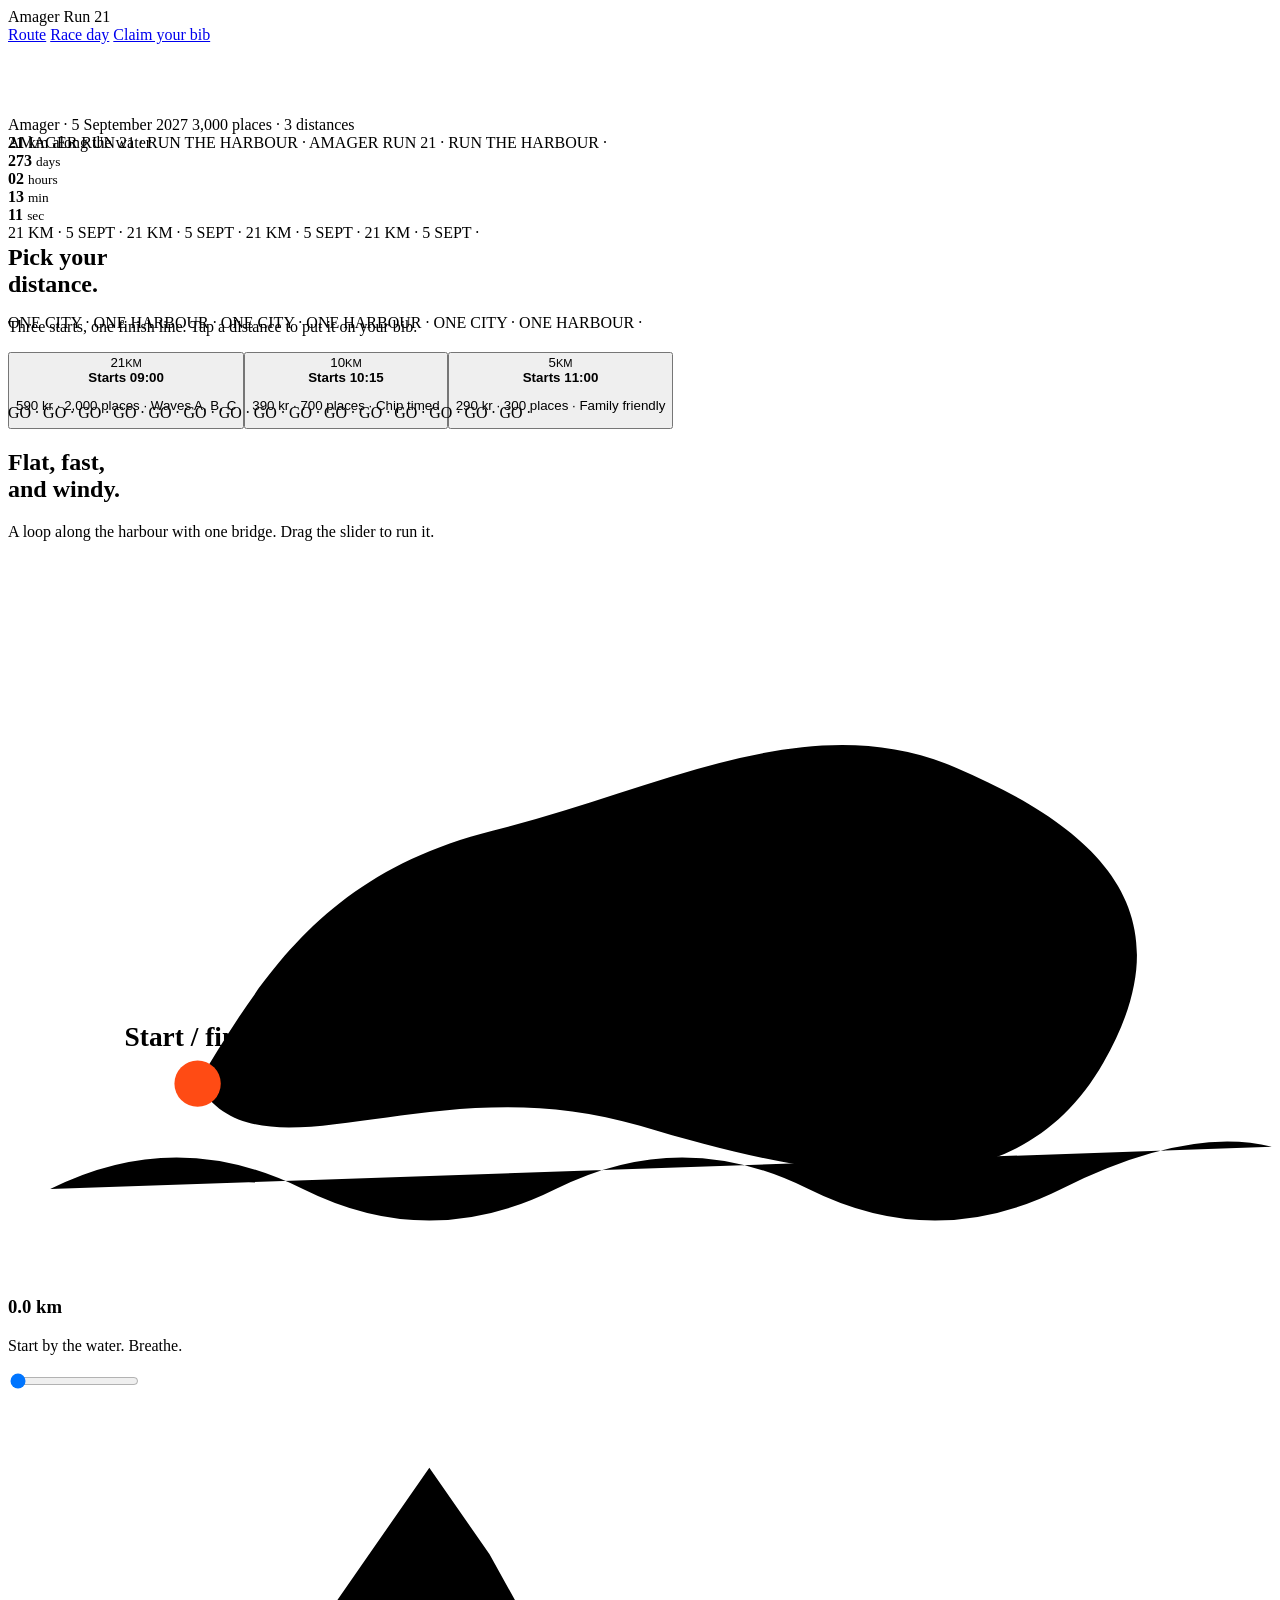
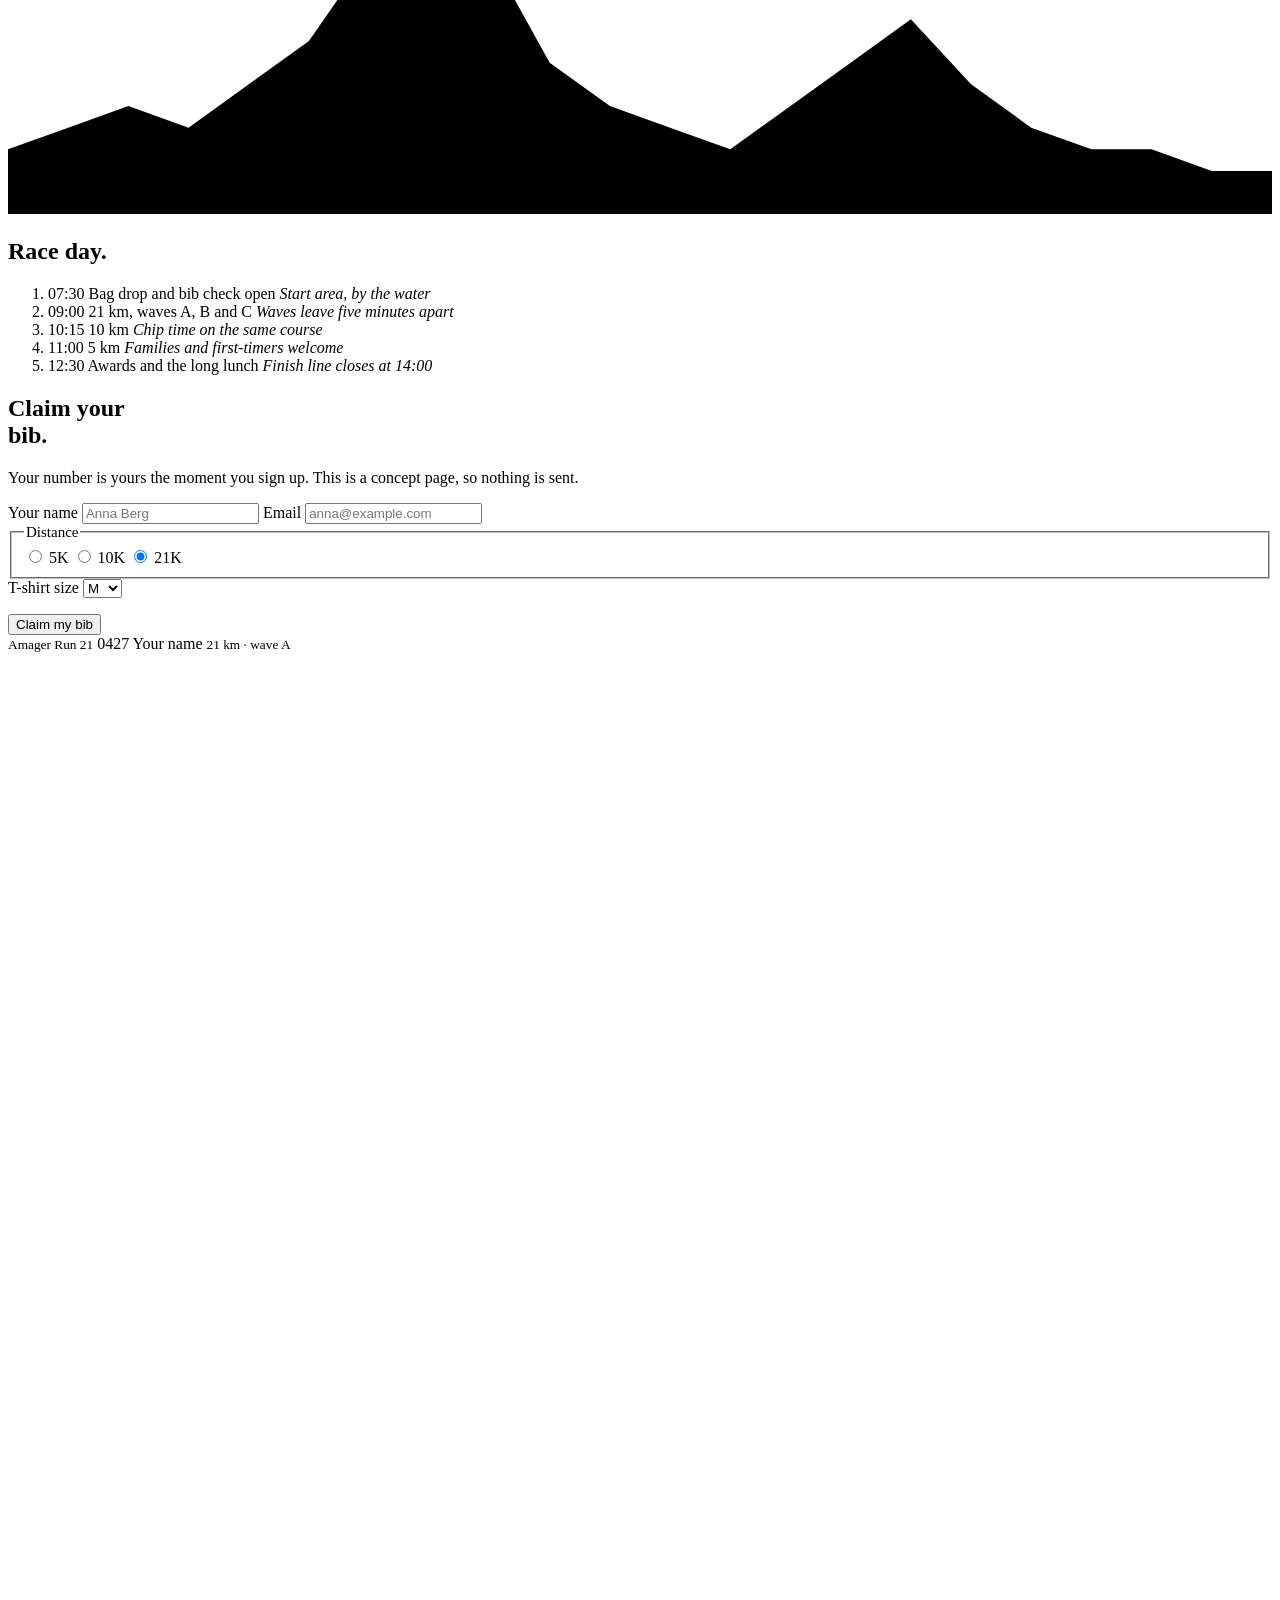
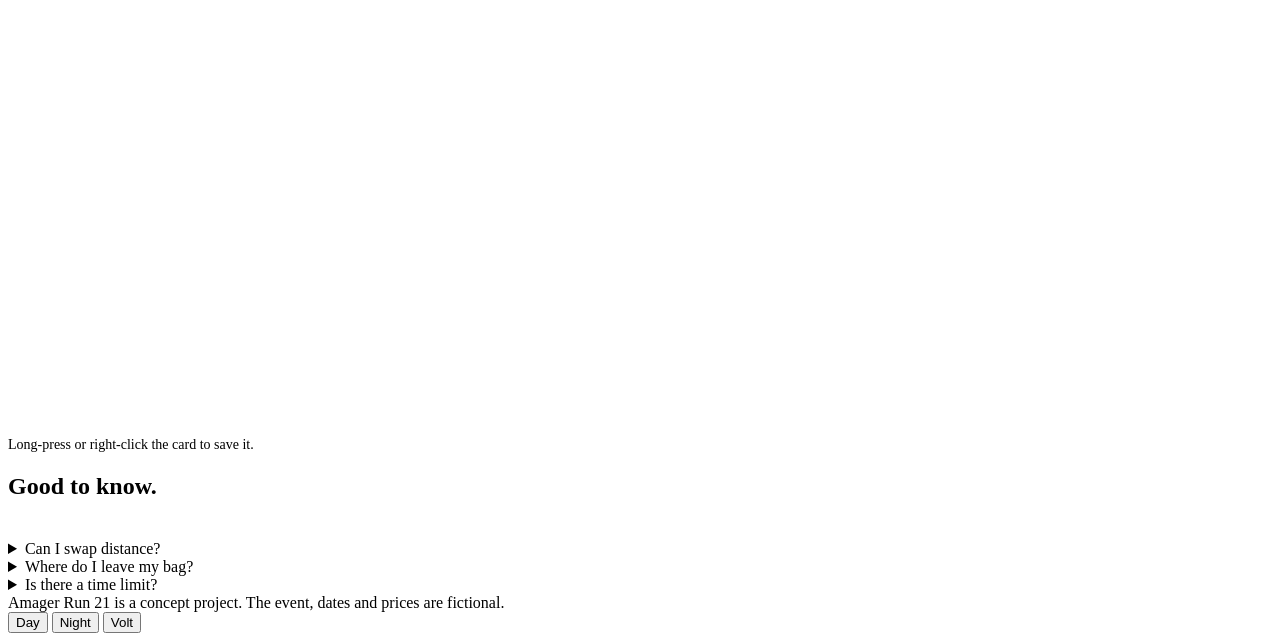
==== public/index.html @ b6a9a53d "Merge main and resolve conflicts" ====
<!doctype html>
<html lang="en">
	<head>
		<meta charset="utf-8" />
		<meta
			name="viewport"
			content="width=device-width, initial-scale=1, viewport-fit=cover"
		/>
		<title>Amager Run 21: 21 km along the harbour</title>
		<link rel="preconnect" href="https://fonts.googleapis.com" />
		<link
			href="https://fonts.googleapis.com/css2?family=Anton&family=Inter:wght@400;500;600&display=swap"
			rel="stylesheet"
		/>
		<link rel="stylesheet" href="./style.css" />
	</head>
	<body>
		<header class="top">
			<div class="w">
				<span class="d">Amager Run 21</span>
				<nav>
					<a href="#route">Route</a>
					<a href="#day">Race day</a>
					<a class="btn" href="#sign">Claim your bib</a>
				</nav>
			</div>
		</header>

		<div class="hero" id="hero">
			<div class="row" style="top: 3%">
				AMAGER RUN 21 · RUN THE HARBOUR · AMAGER RUN 21 · RUN THE
				HARBOUR ·&nbsp;
			</div>
			<div class="row o" style="top: 29%">
				21 KM · 5 SEPT · 21 KM · 5 SEPT · 21 KM · 5 SEPT · 21 KM · 5
				SEPT ·&nbsp;
			</div>
			<div class="row h" style="top: 56%">
				ONE CITY · ONE HARBOUR · ONE CITY · ONE HARBOUR · ONE CITY · ONE
				HARBOUR ·&nbsp;
			</div>
			<div class="row o" style="top: 80%">
				GO · GO · GO · GO · GO · GO · GO · GO · GO · GO · GO · GO · GO ·
				GO · GO ·&nbsp;
			</div>
			<span class="vt">Amager · 5 September 2027</span>
			<span class="vt r">3,000 places · 3 distances</span>
			<div class="big">
				<h1
					class="sr"
					style="
						position: absolute;
						width: 1px;
						height: 1px;
						overflow: hidden;
						clip: rect(0 0 0 0);
					"
				>
					Amager Run 21, 5 September 2027
				</h1>
				<b aria-hidden="true">21</b>
				<span>km along the water</span>
			</div>
			<div class="cd" role="timer" aria-label="Time until the start">
				<div>
					<b id="cd-d">000</b>
					<small>days</small>
				</div>
				<div>
					<b id="cd-h">00</b>
					<small>hours</small>
				</div>
				<div>
					<b id="cd-m">00</b>
					<small>min</small>
				</div>
				<div>
					<b id="cd-s">00</b>
					<small>sec</small>
				</div>
			</div>
		</div>

		<section>
			<div class="w">
				<h2>
					Pick your
					<br />
					distance.
				</h2>
				<p class="sub">
					Three starts, one finish line. Tap a distance to put it on
					your bib.
				</p>
				<div class="dists" id="dists"></div>
			</div>
		</section>

		<section id="route" style="padding-top: 0">
			<div class="w">
				<h2>
					Flat, fast,
					<br />
					and windy.
				</h2>
				<p class="sub">
					A loop along the harbour with one bridge. Drag the slider to
					run it.
				</p>
				<div class="route">
					<svg
						class="map"
						viewBox="0 0 600 340"
						role="img"
						aria-label="Route map"
					>
						<path
							class="w"
							d="M20 300q60-30 120 0t120 0 120 0 120 0 100-20"
						/>
						<path
							class="p"
							id="path"
							d="M90 250C120 200 150 150 230 130S380 70 450 100 560 170 520 240 400 300 300 270 120 300 90 250Z"
						/>
						<circle
							id="dot"
							r="11"
							fill="#FF4B14"
							stroke="var(--bg)"
							stroke-width="4"
						/>
						<text
							x="90"
							y="232"
							font-size="13"
							font-weight="600"
							fill="currentColor"
							text-anchor="middle"
						>
							Start / finish
						</text>
					</svg>
					<div class="ro">
						<h3 id="km">0.0 km</h3>
						<p id="info"></p>
						<input
							id="sl"
							type="range"
							min="0"
							max="21"
							step="0.1"
							value="0"
							aria-label="Distance along the route in kilometres"
						/>
						<svg
							class="elev"
							viewBox="0 0 210 70"
							preserveAspectRatio="none"
							aria-hidden="true"
						>
							<path id="ep" d="" />
							<line
								id="em"
								y1="0"
								y2="70"
								stroke="var(--ink)"
								stroke-width="1.5"
							/>
						</svg>
					</div>
				</div>
			</div>
		</section>

		<section id="day" style="padding-top: 0">
			<div class="w">
				<h2>Race day.</h2>
				<ol class="sched">
					<li>
						<time>07:30</time>
						<span>
							Bag drop and bib check open
							<em>Start area, by the water</em>
						</span>
					</li>
					<li>
						<time>09:00</time>
						<span>
							21 km, waves A, B and C
							<em>Waves leave five minutes apart</em>
						</span>
					</li>
					<li>
						<time>10:15</time>
						<span>
							10 km
							<em>Chip time on the same course</em>
						</span>
					</li>
					<li>
						<time>11:00</time>
						<span>
							5 km
							<em>Families and first-timers welcome</em>
						</span>
					</li>
					<li>
						<time>12:30</time>
						<span>
							Awards and the long lunch
							<em>Finish line closes at 14:00</em>
						</span>
					</li>
				</ol>
			</div>
		</section>

		<section class="sign" id="sign">
			<div class="w">
				<h2>
					Claim your
					<br />
					bib.
				</h2>
				<p class="sub">
					Your number is yours the moment you sign up. This is a
					concept page, so nothing is sent.
				</p>
				<div class="su" id="su">
					<form id="f" novalidate>
						<label>
							Your name
							<input
								id="n"
								autocomplete="name"
								placeholder="Anna Berg"
							/>
						</label>
						<label>
							Email
							<input
								id="e"
								type="email"
								autocomplete="email"
								placeholder="anna@example.com"
							/>
						</label>
						<fieldset>
							<legend style="font-weight: 500; font-size: 15px">
								Distance
							</legend>
							<div class="chips">
								<label>
									<input type="radio" name="d" value="5" />
									<span>5K</span>
								</label>
								<label>
									<input type="radio" name="d" value="10" />
									<span>10K</span>
								</label>
								<label>
									<input
										type="radio"
										name="d"
										value="21"
										checked
									/>
									<span>21K</span>
								</label>
							</div>
						</fieldset>
						<label>
							T-shirt size
							<select id="s">
								<option>S</option>
								<option selected>M</option>
								<option>L</option>
								<option>XL</option>
							</select>
						</label>
						<p class="err" id="err" role="alert"></p>
						<button class="btn" type="submit">Claim my bib</button>
					</form>
					<div class="bib" id="bibp" aria-hidden="true">
						<small>Amager Run 21</small>
						<span class="n" id="bn">0427</span>
						<span class="nm" id="bm">Your name</span>
						<small id="bd">21 km · wave A</small>
						<div class="bar"></div>
					</div>
					<div class="ok" role="status">
						<h3 id="okT"></h3>
						<p id="okP"></p>
						<canvas
							id="cv"
							width="1080"
							height="1350"
							aria-label="Your bib card"
						></canvas>
						<p style="margin-top: 12px; font-size: 14px">
							Long-press or right-click the card to save it.
						</p>
					</div>
				</div>
			</div>
		</section>

		<section>
			<div class="w">
				<h2>Good to know.</h2>
				<div style="margin-top: 40px">
					<details>
						<summary>Can I swap distance?</summary>
						<p>
							Yes, up to two weeks before race day, if places are
							free in the new distance.
						</p>
					</details>
					<details>
						<summary>Where do I leave my bag?</summary>
						<p>
							Bag drop opens at 07:30 beside the start and stays
							open until the last runner finishes.
						</p>
					</details>
					<details>
						<summary>Is there a time limit?</summary>
						<p>
							The finish line closes at 14:00. The 21 km sweeper
							bus leaves with the last wave.
						</p>
					</details>
				</div>
			</div>
		</section>
		<footer>
			<div class="w">
				Amager Run 21 is a concept project. The event, dates and prices
				are fictional.
			</div>
		</footer>

		<div class="look" role="group" aria-label="Choose a look">
			<button data-l="day" aria-pressed="false">Day</button>
			<button data-l="night" aria-pressed="false">Night</button>
			<button data-l="volt" aria-pressed="false">Volt</button>
		</div>

		<script>
			const $ = (i) => document.getElementById(i),
				R = document.documentElement;
			/* looks */
			function look(l) {
				if (l === "volt") {
					R.dataset.look = "volt";
					delete R.dataset.theme;
				} else {
					delete R.dataset.look;
					R.dataset.theme = l === "night" ? "dark" : "light";
				}
				document
					.querySelectorAll(".look button")
					.forEach((b) =>
						b.setAttribute("aria-pressed", b.dataset.l === l),
					);
			}
			document
				.querySelectorAll(".look button")
				.forEach((b) => (b.onclick = () => look(b.dataset.l)));
			look(
				matchMedia("(prefers-color-scheme:dark)").matches
					? "night"
					: "day",
			);
			/* countdown to 5 Sep 2027, 09:00 Copenhagen */
			const T = new Date("2027-09-05T09:00:00+02:00");
			function tick() {
				let s = Math.max(0, Math.floor((T - Date.now()) / 1000));
				const d = Math.floor(s / 86400);
				s %= 86400;
				$("cd-d").textContent = String(d).padStart(3, "0");
				$("cd-h").textContent = String(Math.floor(s / 3600)).padStart(
					2,
					"0",
				);
				$("cd-m").textContent = String(
					Math.floor((s % 3600) / 60),
				).padStart(2, "0");
				$("cd-s").textContent = String(s % 60).padStart(2, "0");
			}
			tick();
			setInterval(tick, 1000);
			/* parallax rows */
			const rows = [...document.querySelectorAll(".row")];
			let vis = true,
				raf = 0;
			new IntersectionObserver(
				(e) => (vis = e[0].isIntersecting),
			).observe($("hero"));
			addEventListener(
				"scroll",
				() => {
					if (!vis || raf) return;
					raf = requestAnimationFrame(() => {
						raf = 0;
						rows.forEach(
							(r, i) =>
								(r.style.translate =
									"0 " + scrollY * (0.1 + i * 0.08) + "px"),
						);
					});
				},
				{ passive: true },
			);
			/* distances */
			const D = [
				{
					k: 21,
					t: "09:00",
					p: "590 kr",
					n: "2,000 places",
					x: "Waves A, B, C",
				},
				{
					k: 10,
					t: "10:15",
					p: "390 kr",
					n: "700 places",
					x: "Chip timed",
				},
				{
					k: 5,
					t: "11:00",
					p: "290 kr",
					n: "300 places",
					x: "Family friendly",
				},
			];
			let sel = 21;
			function rd() {
				$("dists").innerHTML = D.map(
					(d) =>
						`<button class="dist" data-k="${d.k}" aria-pressed="${d.k === sel}"><span class="d">${d.k}<small>KM</small></span><div><strong>Starts ${d.t}</strong><p>${d.p} · ${d.n} · ${d.x}</p></div></button>`,
				).join("");
			}
			rd();
			function pick(k) {
				sel = k;
				rd();
				document.querySelector(`input[name=d][value="${k}"]`).checked =
					true;
				bib();
			}
			$("dists").addEventListener("click", (e) => {
				const b = e.target.closest(".dist");
				if (b) pick(+b.dataset.k);
			});
			/* route */
			const P = $("path"),
				L = P.getTotalLength(),
				E = [
					3, 4, 5, 4, 6, 8, 12, 16, 12, 7, 5, 4, 3, 5, 7, 9, 6, 4, 3,
					3, 2, 2,
				],
				ST = [5, 10, 15, 19];
			$("ep").setAttribute(
				"d",
				"M0 70" +
					E.map((v, i) => `L${i * 10} ${70 - v * 3.6}`).join("") +
					"L210 70Z",
			);
			function run() {
				const km = +$("sl").value,
					pt = P.getPointAtLength((L * km) / 21);
				$("dot").setAttribute("cx", pt.x);
				$("dot").setAttribute("cy", pt.y);
				const i = Math.min(20, Math.floor(km)),
					f = km - i,
					el = Math.round(E[i] + (E[i + 1] - E[i]) * f);
				$("km").textContent = km.toFixed(1) + " km";
				const w = ST.find((s) => Math.abs(s - km) < 0.4);
				$("info").textContent =
					km < 0.2
						? "Start by the water. Breathe."
						: km > 20.7
							? "The finish line. You did it."
							: (w
									? "Water station here. "
									: km > 7.6 && km < 8.4
										? "The bridge: the only real hill. "
										: "") +
								`About ${el} m above sea level.`;
				$("em").setAttribute("x1", km * 10);
				$("em").setAttribute("x2", km * 10);
			}
			$("sl").oninput = run;
			run();
			/* bib */
			function num(n) {
				let h = 0;
				for (const c of n.trim().toLowerCase())
					h = (h * 31 + c.charCodeAt(0)) % 2999;
				return n.trim() ? h + 1 : 427;
			}
			const pad = (n) => String(n).padStart(4, "0");
			function bib() {
				const nm = $("n").value.trim(),
					n = pad(num($("n").value)),
					el = $("bn");
				if (el.textContent !== n) {
					el.textContent = n;
					el.classList.add("pop");
					setTimeout(() => el.classList.remove("pop"), 180);
				}
				$("bm").textContent = nm || "Your name";
				const k = document.querySelector("input[name=d]:checked").value;
				$("bd").textContent =
					k +
					" km · wave " +
					(k === "21" ? "A" : k === "10" ? "B" : "C");
			}
			$("n").oninput = bib;
			document.querySelectorAll("input[name=d]").forEach(
				(i) =>
					(i.onchange = () => {
						sel = +i.value;
						rd();
						bib();
					}),
			);
			$("f").addEventListener("submit", (e) => {
				e.preventDefault();
				const nm = $("n").value.trim(),
					m = $("e").value.trim();
				if (!nm) {
					$("err").textContent = "Add your name. It goes on the bib.";
					return;
				}
				if (!/^[^\s@]+@[^\s@]+\.[^\s@]{2,}$/.test(m)) {
					$("err").textContent = "That email doesn’t look right yet.";
					return;
				}
				$("err").textContent = "";
				const n = pad(num(nm)),
					k = document.querySelector("input[name=d]:checked").value;
				$("okT").textContent = "Bib " + n + " is yours.";
				$("okP").textContent =
					`See you on 5 September, ${nm.split(" ")[0]}. Confirmation goes to ${m}. T-shirt: ${$("s").value}.`;
				document
					.getElementById("su")
					.parentElement.parentElement.classList.add("done");
				$("bibp").style.display = "none";
				(document.fonts
					? document.fonts.load("100px Anton")
					: Promise.resolve()
				).then(() => draw(n, nm, k));
			});
			function draw(n, nm, k) {
				const c = $("cv"),
					x = c.getContext("2d"),
					s = getComputedStyle(R),
					hb = s.getPropertyValue("--hb").trim() || "#0B1533",
					hi = s.getPropertyValue("--hi").trim(),
					hh = s.getPropertyValue("--hh").trim();
				x.fillStyle = hb;
				x.fillRect(0, 0, 1080, 1350);
				x.fillStyle = "#FF4B14";
				x.fillRect(0, 0, 1080, 70);
				x.textAlign = "center";
				x.fillStyle = hi;
				x.font = "64px Anton, Impact, sans-serif";
				x.fillText("AMAGER RUN 21", 540, 170);
				x.fillStyle = hh;
				x.font = "500px Anton, Impact, sans-serif";
				x.fillText(n, 540, 720);
				x.fillStyle = hi;
				x.font = "110px Anton, Impact, sans-serif";
				x.fillText(nm.toUpperCase().slice(0, 16), 540, 900);
				x.fillStyle = "#FF4B14";
				x.font = "84px Anton, Impact, sans-serif";
				x.fillText(k + " KM · 5 SEPTEMBER 2027", 540, 1040);
				for (let i = 0; i < 30; i++) {
					x.fillStyle = hi;
					x.fillRect(60 + i * 34, 1180, 18, 60);
				}
			}
			bib();
		</script>
	</body>
</html>
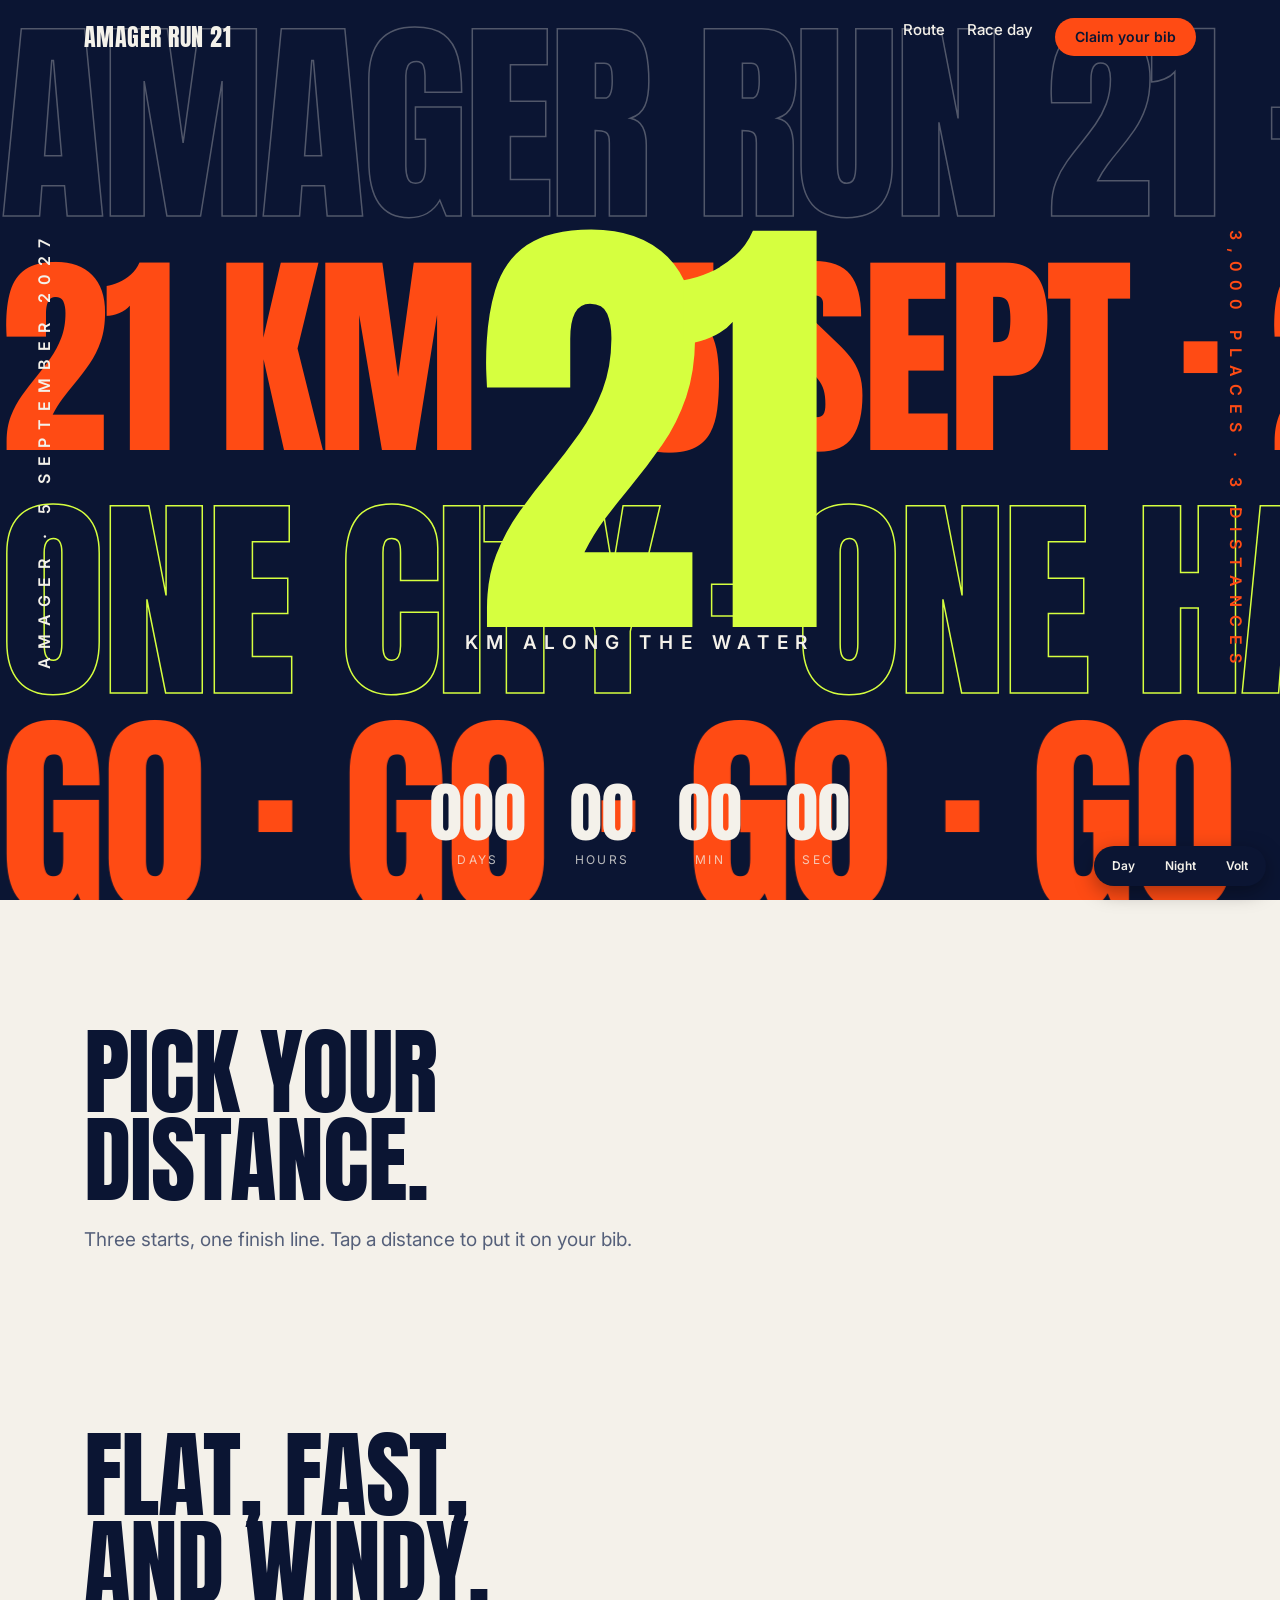
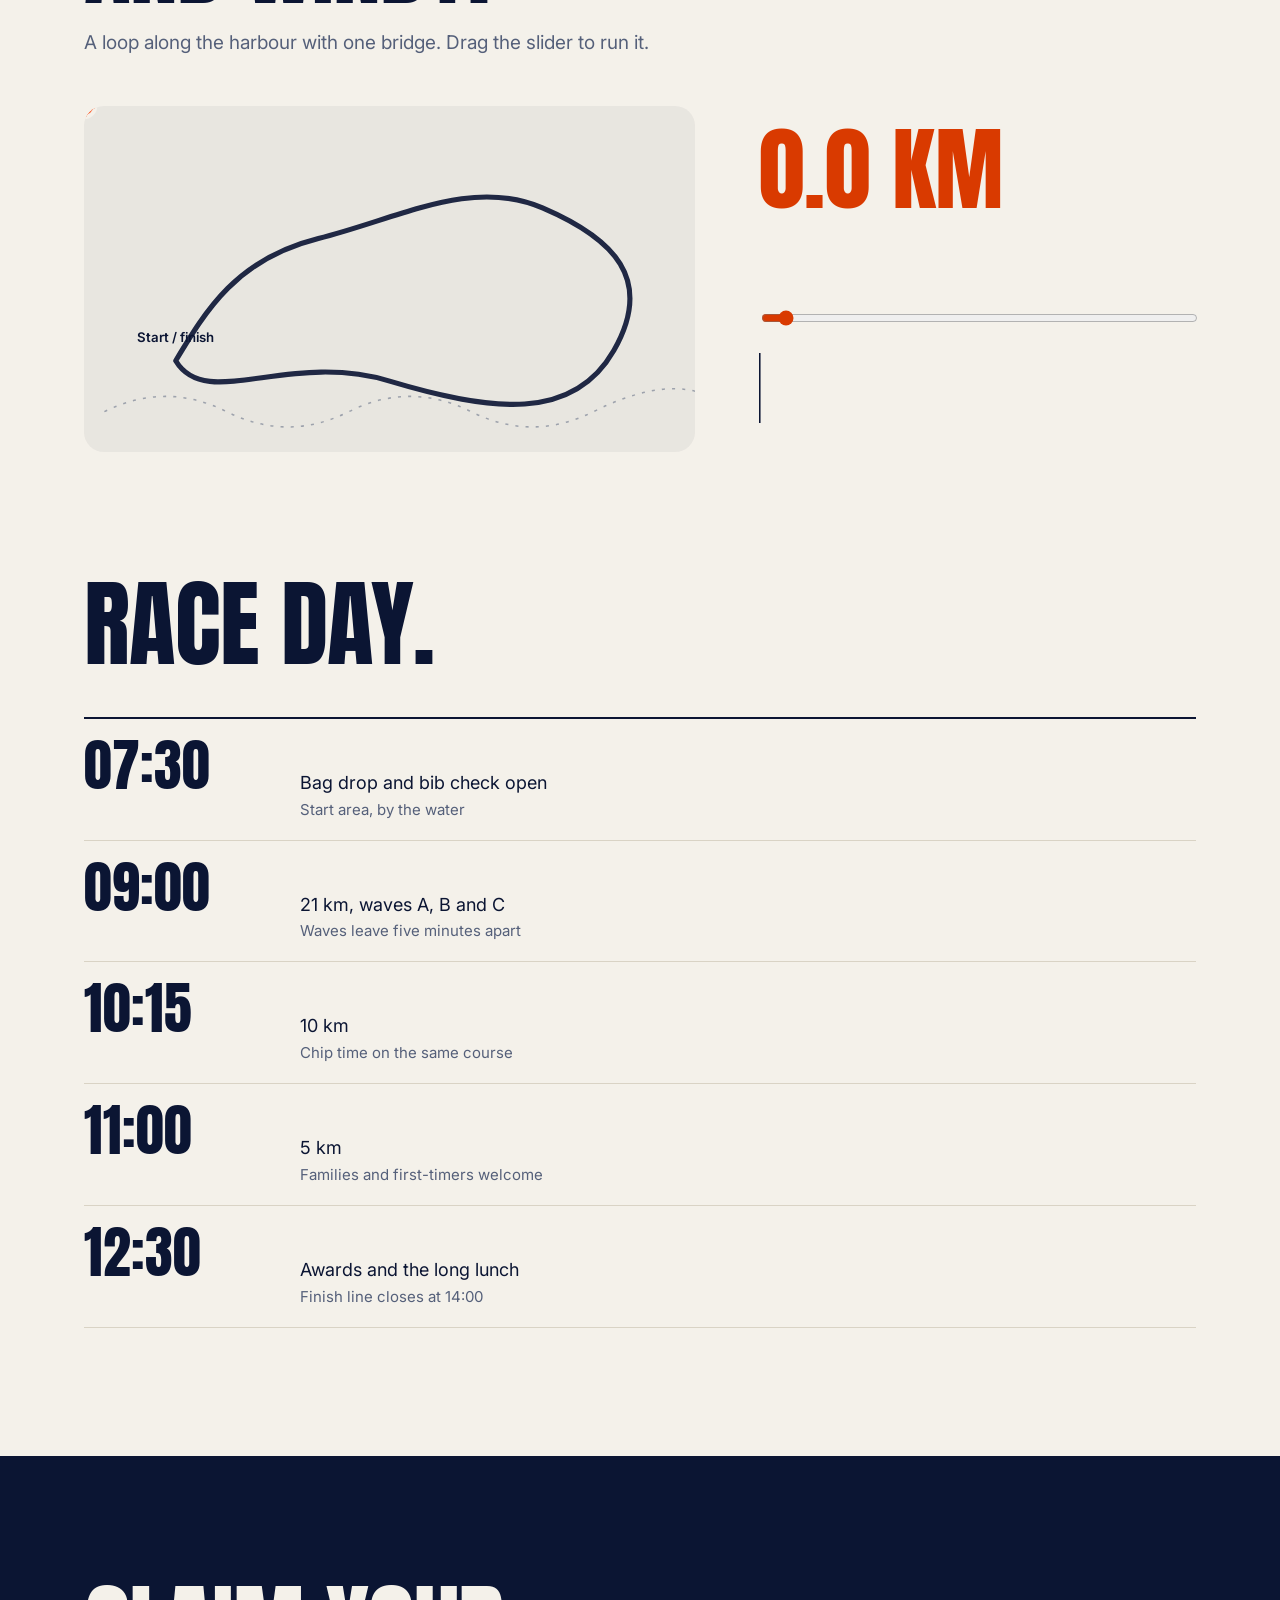
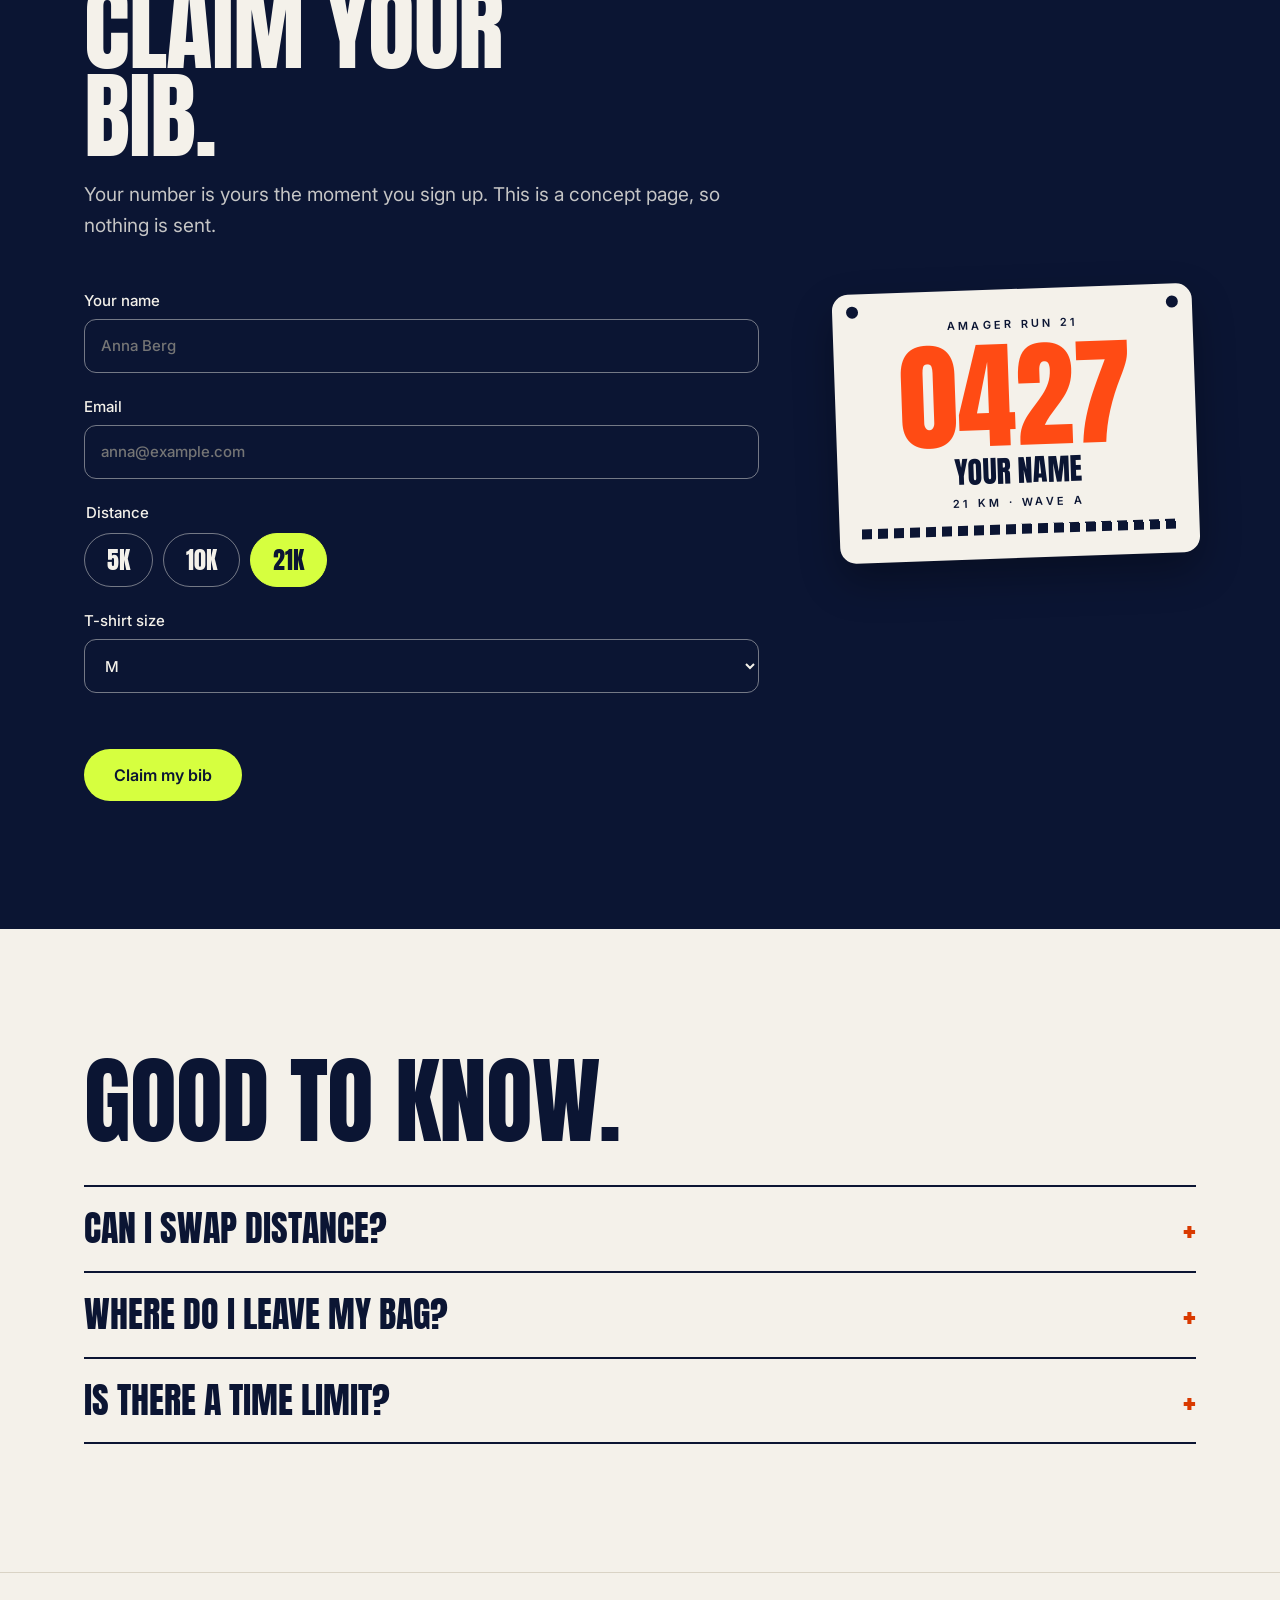
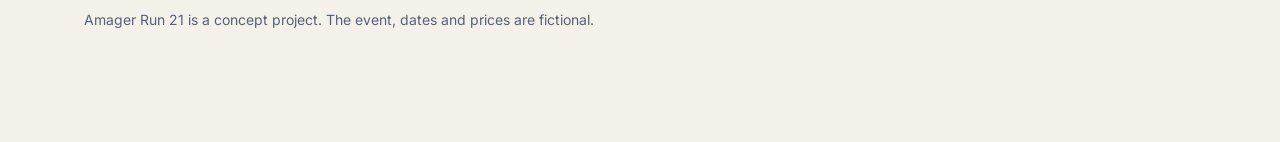
==== commit c091a06f: "Fix stylesheet filename: style.css -> styles.css" ====
--- a/public/index.html
+++ b/public/index.html
@@ -12,7 +12,7 @@
 			href="https://fonts.googleapis.com/css2?family=Anton&family=Inter:wght@400;500;600&display=swap"
 			rel="stylesheet"
 		/>
-		<link rel="stylesheet" href="./style.css" />
+		<link rel="stylesheet" href="./styles.css" />
 	</head>
 	<body>
 		<header class="top">
@@ -347,245 +347,6 @@
 			<button data-l="volt" aria-pressed="false">Volt</button>
 		</div>
 
-		<script>
-			const $ = (i) => document.getElementById(i),
-				R = document.documentElement;
-			/* looks */
-			function look(l) {
-				if (l === "volt") {
-					R.dataset.look = "volt";
-					delete R.dataset.theme;
-				} else {
-					delete R.dataset.look;
-					R.dataset.theme = l === "night" ? "dark" : "light";
-				}
-				document
-					.querySelectorAll(".look button")
-					.forEach((b) =>
-						b.setAttribute("aria-pressed", b.dataset.l === l),
-					);
-			}
-			document
-				.querySelectorAll(".look button")
-				.forEach((b) => (b.onclick = () => look(b.dataset.l)));
-			look(
-				matchMedia("(prefers-color-scheme:dark)").matches
-					? "night"
-					: "day",
-			);
-			/* countdown to 5 Sep 2027, 09:00 Copenhagen */
-			const T = new Date("2027-09-05T09:00:00+02:00");
-			function tick() {
-				let s = Math.max(0, Math.floor((T - Date.now()) / 1000));
-				const d = Math.floor(s / 86400);
-				s %= 86400;
-				$("cd-d").textContent = String(d).padStart(3, "0");
-				$("cd-h").textContent = String(Math.floor(s / 3600)).padStart(
-					2,
-					"0",
-				);
-				$("cd-m").textContent = String(
-					Math.floor((s % 3600) / 60),
-				).padStart(2, "0");
-				$("cd-s").textContent = String(s % 60).padStart(2, "0");
-			}
-			tick();
-			setInterval(tick, 1000);
-			/* parallax rows */
-			const rows = [...document.querySelectorAll(".row")];
-			let vis = true,
-				raf = 0;
-			new IntersectionObserver(
-				(e) => (vis = e[0].isIntersecting),
-			).observe($("hero"));
-			addEventListener(
-				"scroll",
-				() => {
-					if (!vis || raf) return;
-					raf = requestAnimationFrame(() => {
-						raf = 0;
-						rows.forEach(
-							(r, i) =>
-								(r.style.translate =
-									"0 " + scrollY * (0.1 + i * 0.08) + "px"),
-						);
-					});
-				},
-				{ passive: true },
-			);
-			/* distances */
-			const D = [
-				{
-					k: 21,
-					t: "09:00",
-					p: "590 kr",
-					n: "2,000 places",
-					x: "Waves A, B, C",
-				},
-				{
-					k: 10,
-					t: "10:15",
-					p: "390 kr",
-					n: "700 places",
-					x: "Chip timed",
-				},
-				{
-					k: 5,
-					t: "11:00",
-					p: "290 kr",
-					n: "300 places",
-					x: "Family friendly",
-				},
-			];
-			let sel = 21;
-			function rd() {
-				$("dists").innerHTML = D.map(
-					(d) =>
-						`<button class="dist" data-k="${d.k}" aria-pressed="${d.k === sel}"><span class="d">${d.k}<small>KM</small></span><div><strong>Starts ${d.t}</strong><p>${d.p} · ${d.n} · ${d.x}</p></div></button>`,
-				).join("");
-			}
-			rd();
-			function pick(k) {
-				sel = k;
-				rd();
-				document.querySelector(`input[name=d][value="${k}"]`).checked =
-					true;
-				bib();
-			}
-			$("dists").addEventListener("click", (e) => {
-				const b = e.target.closest(".dist");
-				if (b) pick(+b.dataset.k);
-			});
-			/* route */
-			const P = $("path"),
-				L = P.getTotalLength(),
-				E = [
-					3, 4, 5, 4, 6, 8, 12, 16, 12, 7, 5, 4, 3, 5, 7, 9, 6, 4, 3,
-					3, 2, 2,
-				],
-				ST = [5, 10, 15, 19];
-			$("ep").setAttribute(
-				"d",
-				"M0 70" +
-					E.map((v, i) => `L${i * 10} ${70 - v * 3.6}`).join("") +
-					"L210 70Z",
-			);
-			function run() {
-				const km = +$("sl").value,
-					pt = P.getPointAtLength((L * km) / 21);
-				$("dot").setAttribute("cx", pt.x);
-				$("dot").setAttribute("cy", pt.y);
-				const i = Math.min(20, Math.floor(km)),
-					f = km - i,
-					el = Math.round(E[i] + (E[i + 1] - E[i]) * f);
-				$("km").textContent = km.toFixed(1) + " km";
-				const w = ST.find((s) => Math.abs(s - km) < 0.4);
-				$("info").textContent =
-					km < 0.2
-						? "Start by the water. Breathe."
-						: km > 20.7
-							? "The finish line. You did it."
-							: (w
-									? "Water station here. "
-									: km > 7.6 && km < 8.4
-										? "The bridge: the only real hill. "
-										: "") +
-								`About ${el} m above sea level.`;
-				$("em").setAttribute("x1", km * 10);
-				$("em").setAttribute("x2", km * 10);
-			}
-			$("sl").oninput = run;
-			run();
-			/* bib */
-			function num(n) {
-				let h = 0;
-				for (const c of n.trim().toLowerCase())
-					h = (h * 31 + c.charCodeAt(0)) % 2999;
-				return n.trim() ? h + 1 : 427;
-			}
-			const pad = (n) => String(n).padStart(4, "0");
-			function bib() {
-				const nm = $("n").value.trim(),
-					n = pad(num($("n").value)),
-					el = $("bn");
-				if (el.textContent !== n) {
-					el.textContent = n;
-					el.classList.add("pop");
-					setTimeout(() => el.classList.remove("pop"), 180);
-				}
-				$("bm").textContent = nm || "Your name";
-				const k = document.querySelector("input[name=d]:checked").value;
-				$("bd").textContent =
-					k +
-					" km · wave " +
-					(k === "21" ? "A" : k === "10" ? "B" : "C");
-			}
-			$("n").oninput = bib;
-			document.querySelectorAll("input[name=d]").forEach(
-				(i) =>
-					(i.onchange = () => {
-						sel = +i.value;
-						rd();
-						bib();
-					}),
-			);
-			$("f").addEventListener("submit", (e) => {
-				e.preventDefault();
-				const nm = $("n").value.trim(),
-					m = $("e").value.trim();
-				if (!nm) {
-					$("err").textContent = "Add your name. It goes on the bib.";
-					return;
-				}
-				if (!/^[^\s@]+@[^\s@]+\.[^\s@]{2,}$/.test(m)) {
-					$("err").textContent = "That email doesn’t look right yet.";
-					return;
-				}
-				$("err").textContent = "";
-				const n = pad(num(nm)),
-					k = document.querySelector("input[name=d]:checked").value;
-				$("okT").textContent = "Bib " + n + " is yours.";
-				$("okP").textContent =
-					`See you on 5 September, ${nm.split(" ")[0]}. Confirmation goes to ${m}. T-shirt: ${$("s").value}.`;
-				document
-					.getElementById("su")
-					.parentElement.parentElement.classList.add("done");
-				$("bibp").style.display = "none";
-				(document.fonts
-					? document.fonts.load("100px Anton")
-					: Promise.resolve()
-				).then(() => draw(n, nm, k));
-			});
-			function draw(n, nm, k) {
-				const c = $("cv"),
-					x = c.getContext("2d"),
-					s = getComputedStyle(R),
-					hb = s.getPropertyValue("--hb").trim() || "#0B1533",
-					hi = s.getPropertyValue("--hi").trim(),
-					hh = s.getPropertyValue("--hh").trim();
-				x.fillStyle = hb;
-				x.fillRect(0, 0, 1080, 1350);
-				x.fillStyle = "#FF4B14";
-				x.fillRect(0, 0, 1080, 70);
-				x.textAlign = "center";
-				x.fillStyle = hi;
-				x.font = "64px Anton, Impact, sans-serif";
-				x.fillText("AMAGER RUN 21", 540, 170);
-				x.fillStyle = hh;
-				x.font = "500px Anton, Impact, sans-serif";
-				x.fillText(n, 540, 720);
-				x.fillStyle = hi;
-				x.font = "110px Anton, Impact, sans-serif";
-				x.fillText(nm.toUpperCase().slice(0, 16), 540, 900);
-				x.fillStyle = "#FF4B14";
-				x.font = "84px Anton, Impact, sans-serif";
-				x.fillText(k + " KM · 5 SEPTEMBER 2027", 540, 1040);
-				for (let i = 0; i < 30; i++) {
-					x.fillStyle = hi;
-					x.fillRect(60 + i * 34, 1180, 18, 60);
-				}
-			}
-			bib();
-		</script>
+		<script src="./script.js"></script>
 	</body>
 </html>
--- a/public/styles.css
+++ b/public/styles.css
@@ -0,0 +1,671 @@
+:root {
+	--bg: #f4f1ea;
+	--ink: #0b1533;
+	--mut: #55607a;
+	--line: #d9d3c5;
+	--acc: #d93a00;
+	--hb: #0b1533;
+	--hi: #f4f1ea;
+	--hh: #d6ff3f;
+	--hs: rgba(244, 241, 234, 0.3);
+	--btn: #ff4b14;
+	--bi: #0b1533;
+	box-sizing: border-box;
+	padding-top: env(safe-area-inset-top, 0px);
+	padding-bottom: env(safe-area-inset-bottom, 0px);
+}
+@media (prefers-color-scheme: dark) {
+	:root:not([data-theme="light"]) {
+		--bg: #0b1533;
+		--ink: #f4f1ea;
+		--mut: #a9b3cc;
+		--line: #243157;
+		--acc: #ff4b14;
+	}
+}
+:root[data-theme="dark"] {
+	--bg: #0b1533;
+	--ink: #f4f1ea;
+	--mut: #a9b3cc;
+	--line: #243157;
+	--acc: #ff4b14;
+}
+:root[data-look="volt"] {
+	--bg: #d6ff3f;
+	--ink: #0b1533;
+	--mut: #3e4a1e;
+	--line: #bbde35;
+	--acc: #0b1533;
+	--hb: #d6ff3f;
+	--hi: #0b1533;
+	--hh: #ff4b14;
+	--hs: rgba(11, 21, 51, 0.35);
+	--btn: #0b1533;
+	--bi: #d6ff3f;
+}
+html {
+	scroll-padding-top: env(safe-area-inset-top, 0px);
+	scroll-behavior: smooth;
+}
+*,
+*::before,
+*::after {
+	box-sizing: border-box;
+}
+body {
+	margin: 0;
+	background: var(--bg);
+	color: var(--ink);
+	font:
+		400 17px/1.6 Inter,
+		system-ui,
+		sans-serif;
+}
+.w {
+	max-width: 1160px;
+	margin: 0 auto;
+	padding: 0 24px;
+}
+.d,
+h1,
+h2,
+h3 {
+	font-family: Anton, Impact, "Arial Narrow", sans-serif;
+	font-weight: 400;
+	text-transform: uppercase;
+	margin: 0;
+}
+h2 {
+	font-size: clamp(44px, 8vw, 96px);
+	line-height: 0.92;
+	letter-spacing: -0.01em;
+}
+.btn {
+	display: inline-block;
+	font:
+		600 16px/1 Inter,
+		sans-serif;
+	background: var(--btn);
+	color: var(--bi);
+	border: 0;
+	border-radius: 99px;
+	padding: 18px 30px;
+	cursor: pointer;
+	text-decoration: none;
+	transition: transform 0.12s;
+}
+.btn:hover {
+	transform: translateY(-2px);
+}
+.btn:active {
+	transform: translateY(1px);
+}
+:is(.btn, button, input, select, summary, a):focus-visible {
+	outline: 3px solid var(--acc);
+	outline-offset: 3px;
+}
+.top {
+	position: absolute;
+	z-index: 3;
+	left: 0;
+	right: 0;
+	top: env(safe-area-inset-top, 0px);
+	color: var(--hi);
+}
+.top .w {
+	display: flex;
+	justify-content: space-between;
+	align-items: center;
+	padding-top: 18px;
+	padding-bottom: 18px;
+	gap: 16px;
+}
+.top .d {
+	font-size: 24px;
+	letter-spacing: 0.02em;
+}
+.top nav {
+	display: flex;
+	gap: 22px;
+	font-size: 15px;
+	font-weight: 500;
+}
+.top a {
+	color: inherit;
+	text-decoration: none;
+}
+.top .btn {
+	padding: 12px 20px;
+	font-size: 14px;
+	color: var(--bi);
+}
+@media (max-width: 760px) {
+	.top nav a:not(.btn) {
+		display: none;
+	}
+}
+/* hero */
+.hero {
+	position: relative;
+	height: 100svh;
+	min-height: 600px;
+	background: var(--hb);
+	color: var(--hi);
+	overflow: hidden;
+	display: grid;
+	place-items: center;
+}
+.row {
+	position: absolute;
+	left: 0;
+	white-space: nowrap;
+	font:
+		400 clamp(90px, 17vw, 240px)/0.9 Anton,
+		Impact,
+		sans-serif;
+	text-transform: uppercase;
+	letter-spacing: -0.02em;
+	color: transparent;
+	-webkit-text-stroke: 1.5px var(--hs);
+	will-change: transform;
+	animation: mq 45s linear infinite;
+}
+.row.o {
+	color: #ff4b14;
+	-webkit-text-stroke: 0;
+	animation-direction: reverse;
+	animation-duration: 60s;
+}
+.row.h {
+	-webkit-text-stroke-color: var(--hh);
+	animation-duration: 75s;
+}
+@keyframes mq {
+	to {
+		transform: translateX(-50%);
+	}
+}
+.big {
+	position: relative;
+	text-align: center;
+}
+.big b {
+	display: block;
+	font:
+		400 clamp(170px, 36vw, 470px)/0.8 Anton,
+		sans-serif;
+	color: var(--hh);
+	letter-spacing: -0.05em;
+}
+.big span {
+	display: block;
+	margin-top: 16px;
+	font:
+		600 clamp(13px, 1.6vw, 19px)/1 Inter,
+		sans-serif;
+	letter-spacing: 0.4em;
+	text-transform: uppercase;
+}
+.vt {
+	position: absolute;
+	top: 50%;
+	writing-mode: vertical-rl;
+	font:
+		600 clamp(11px, 1.3vw, 16px)/1 Inter,
+		sans-serif;
+	letter-spacing: 0.5em;
+	text-transform: uppercase;
+	left: clamp(12px, 3vw, 36px);
+	transform: translateY(-50%) rotate(180deg);
+}
+.vt.r {
+	left: auto;
+	right: clamp(12px, 3vw, 36px);
+	transform: translateY(-50%);
+	color: #ff4b14;
+}
+.cd {
+	position: absolute;
+	left: 0;
+	right: 0;
+	bottom: calc(28px + env(safe-area-inset-bottom, 0px));
+	display: flex;
+	justify-content: center;
+	gap: clamp(16px, 4vw, 44px);
+	font-variant-numeric: tabular-nums;
+}
+.cd div {
+	text-align: center;
+}
+.cd b {
+	display: block;
+	font:
+		400 clamp(34px, 6vw, 64px)/1 Anton,
+		sans-serif;
+}
+.cd small {
+	font-size: 12px;
+	letter-spacing: 0.2em;
+	text-transform: uppercase;
+	opacity: 0.75;
+}
+/* sections */
+section {
+	padding: clamp(72px, 10vw, 150px) 0;
+}
+.sub {
+	max-width: 34em;
+	color: var(--mut);
+	margin: 20px 0 0;
+	font-size: 19px;
+}
+.dists {
+	display: grid;
+	grid-template-columns: repeat(3, 1fr);
+	gap: 16px;
+	margin-top: 48px;
+}
+.dist {
+	all: unset;
+	box-sizing: border-box;
+	cursor: pointer;
+	display: flex;
+	flex-direction: column;
+	gap: 6px;
+	padding: 28px;
+	border: 2px solid var(--line);
+	border-radius: 18px;
+	transition:
+		transform 0.2s,
+		border-color 0.2s,
+		background 0.2s;
+}
+.dist:hover {
+	transform: translateY(-4px);
+}
+.dist:focus-visible {
+	outline: 3px solid var(--acc);
+	outline-offset: 3px;
+}
+.dist[aria-pressed="true"] {
+	border-color: var(--acc);
+	background: color-mix(in srgb, var(--acc) 8%, transparent);
+}
+.dist .d {
+	font-size: clamp(80px, 11vw, 140px);
+	line-height: 0.85;
+}
+.dist .d small {
+	font-size: 0.3em;
+	margin-left: 4px;
+	color: var(--acc);
+}
+.dist p {
+	margin: 0;
+	color: var(--mut);
+	font-size: 15.5px;
+}
+.dist strong {
+	color: var(--ink);
+	font-size: 18px;
+}
+/* route */
+.route {
+	display: grid;
+	grid-template-columns: 1.4fr 1fr;
+	gap: clamp(24px, 5vw, 64px);
+	margin-top: 48px;
+	align-items: center;
+}
+.map {
+	width: 100%;
+	height: auto;
+	background: color-mix(in srgb, var(--ink) 5%, transparent);
+	border-radius: 20px;
+}
+.map .p {
+	fill: none;
+	stroke: var(--ink);
+	stroke-width: 5;
+	stroke-linecap: round;
+	stroke-linejoin: round;
+	opacity: 0.9;
+}
+.map .w {
+	fill: none;
+	stroke: var(--mut);
+	stroke-width: 1.5;
+	stroke-dasharray: 3 7;
+	opacity: 0.5;
+}
+.ro h3 {
+	font-size: clamp(52px, 8vw, 92px);
+	line-height: 0.9;
+	color: var(--acc);
+}
+.ro p {
+	margin: 6px 0 18px;
+	color: var(--mut);
+	min-height: 3.3em;
+}
+.ro input[type="range"] {
+	width: 100%;
+	accent-color: var(--acc);
+	height: 36px;
+}
+.elev {
+	width: 100%;
+	height: 70px;
+	margin-top: 6px;
+}
+.elev path {
+	fill: color-mix(in srgb, var(--acc) 22%, transparent);
+	stroke: var(--acc);
+	stroke-width: 2;
+}
+@media (max-width: 860px) {
+	.route {
+		grid-template-columns: 1fr;
+	}
+	.dists {
+		grid-template-columns: 1fr;
+	}
+	.dist {
+		flex-direction: row;
+		align-items: center;
+		gap: 20px;
+	}
+}
+/* schedule */
+.sched {
+	margin: 48px 0 0;
+	padding: 0;
+	list-style: none;
+	border-top: 2px solid var(--ink);
+}
+.sched li {
+	display: grid;
+	grid-template-columns: clamp(90px, 16vw, 200px) 1fr;
+	gap: 16px;
+	align-items: baseline;
+	padding: 18px 0;
+	border-bottom: 1px solid var(--line);
+}
+.sched time {
+	font:
+		400 clamp(30px, 5vw, 56px)/1 Anton,
+		sans-serif;
+	font-variant-numeric: tabular-nums;
+}
+.sched span {
+	font-size: 18px;
+}
+.sched em {
+	font-style: normal;
+	color: var(--mut);
+	display: block;
+	font-size: 15px;
+}
+/* signup */
+.sign {
+	background: var(--hb);
+	color: var(--hi);
+}
+.sign .sub {
+	color: inherit;
+	opacity: 0.8;
+}
+.su {
+	display: grid;
+	grid-template-columns: 1fr 360px;
+	gap: clamp(28px, 6vw, 80px);
+	margin-top: 48px;
+	align-items: start;
+}
+label,
+fieldset {
+	display: block;
+	border: 0;
+	padding: 0;
+	margin: 0 0 22px;
+	font-weight: 500;
+	font-size: 15px;
+}
+input,
+select {
+	display: block;
+	width: 100%;
+	margin-top: 6px;
+	font: inherit;
+	color: inherit;
+	background: transparent;
+	border: 1.5px solid color-mix(in srgb, var(--hi) 45%, transparent);
+	border-radius: 12px;
+	padding: 14px 16px;
+	min-height: 54px;
+}
+select option {
+	color: #0b1533;
+}
+.chips {
+	display: flex;
+	gap: 10px;
+	margin-top: 8px;
+}
+.chips label {
+	margin: 0;
+}
+.chips input {
+	position: absolute;
+	opacity: 0;
+	width: 1px;
+	height: 1px;
+}
+.chips span {
+	display: block;
+	padding: 14px 22px;
+	border-radius: 99px;
+	border: 1.5px solid color-mix(in srgb, var(--hi) 45%, transparent);
+	cursor: pointer;
+	font:
+		400 24px/1 Anton,
+		sans-serif;
+	transition: background 0.15s;
+}
+.chips input:checked + span {
+	background: var(--hh);
+	color: var(--hb);
+	border-color: var(--hh);
+}
+.chips input:focus-visible + span {
+	outline: 3px solid var(--hh);
+	outline-offset: 3px;
+}
+.err {
+	min-height: 24px;
+	margin: 0 0 10px;
+	color: #ff8a66;
+}
+.sign .btn {
+	background: var(--hh);
+	color: var(--hb);
+}
+.bib {
+	background: #f4f1ea;
+	color: #0b1533;
+	border-radius: 16px;
+	padding: 20px 22px 24px;
+	position: relative;
+	transform: rotate(-2deg);
+	box-shadow: 0 18px 40px rgba(0, 0, 0, 0.3);
+}
+.bib::before,
+.bib::after {
+	content: "";
+	position: absolute;
+	top: 12px;
+	width: 12px;
+	height: 12px;
+	border-radius: 50%;
+	background: var(--hb);
+}
+.bib::before {
+	left: 14px;
+}
+.bib::after {
+	right: 14px;
+}
+.bib small {
+	display: block;
+	text-align: center;
+	font:
+		600 11px/1 Inter,
+		sans-serif;
+	letter-spacing: 0.3em;
+	text-transform: uppercase;
+	margin-top: 10px;
+}
+.bib .n {
+	display: block;
+	text-align: center;
+	font:
+		400 118px/1 Anton,
+		sans-serif;
+	font-variant-numeric: tabular-nums;
+	color: #ff4b14;
+	margin: 6px 0 0;
+	transition: transform 0.2s;
+}
+.bib .n.pop {
+	transform: scale(1.06);
+}
+.bib .nm {
+	display: block;
+	text-align: center;
+	font:
+		400 30px/1.1 Anton,
+		sans-serif;
+	text-transform: uppercase;
+	min-height: 1.1em;
+}
+.bib .bar {
+	height: 10px;
+	background: repeating-linear-gradient(
+		90deg,
+		#0b1533 0 10px,
+		transparent 10px 16px
+	);
+	margin-top: 16px;
+}
+.done .su > form {
+	display: none;
+}
+.ok {
+	display: none;
+}
+.done .ok {
+	display: block;
+}
+.ok h3 {
+	font-size: clamp(40px, 7vw, 80px);
+	line-height: 0.95;
+	color: var(--hh);
+}
+.ok canvas {
+	width: 100%;
+	max-width: 340px;
+	border-radius: 14px;
+	margin-top: 18px;
+	display: block;
+}
+.ok p {
+	opacity: 0.8;
+	max-width: 30em;
+}
+/* faq */
+details {
+	border-top: 2px solid var(--ink);
+}
+details:last-child {
+	border-bottom: 2px solid var(--ink);
+}
+summary {
+	cursor: pointer;
+	list-style: none;
+	display: flex;
+	justify-content: space-between;
+	padding: 22px 0;
+	font:
+		400 clamp(24px, 3.4vw, 36px)/1.1 Anton,
+		sans-serif;
+	text-transform: uppercase;
+}
+summary::-webkit-details-marker {
+	display: none;
+}
+summary::after {
+	content: "+";
+	color: var(--acc);
+	transition: transform 0.2s;
+}
+details[open] summary::after {
+	transform: rotate(45deg);
+}
+details p {
+	margin: 0 0 22px;
+	color: var(--mut);
+	max-width: 34em;
+}
+footer {
+	padding: 36px 0 110px;
+	color: var(--mut);
+	font-size: 14px;
+	border-top: 1px solid var(--line);
+}
+/* look switcher */
+.look {
+	position: fixed;
+	z-index: 9;
+	right: 14px;
+	bottom: calc(14px + env(safe-area-inset-bottom, 0px));
+	display: flex;
+	gap: 4px;
+	padding: 5px;
+	border-radius: 99px;
+	background: #0b1533;
+	color: #f4f1ea;
+	font:
+		600 12px/1 Inter,
+		sans-serif;
+	box-shadow: 0 6px 20px rgba(0, 0, 0, 0.35);
+}
+.look button {
+	all: unset;
+	cursor: pointer;
+	padding: 9px 13px;
+	border-radius: 99px;
+}
+.look button[aria-pressed="true"] {
+	background: #d6ff3f;
+	color: #0b1533;
+}
+.look button:focus-visible {
+	outline: 2px solid #ff4b14;
+}
+@media (max-width: 860px) {
+	.su {
+		grid-template-columns: 1fr;
+	}
+	.bib {
+		max-width: 360px;
+	}
+}
+@media (prefers-reduced-motion: reduce) {
+	* {
+		animation: none !important;
+		transition: none !important;
+	}
+	html {
+		scroll-behavior: auto;
+	}
+}
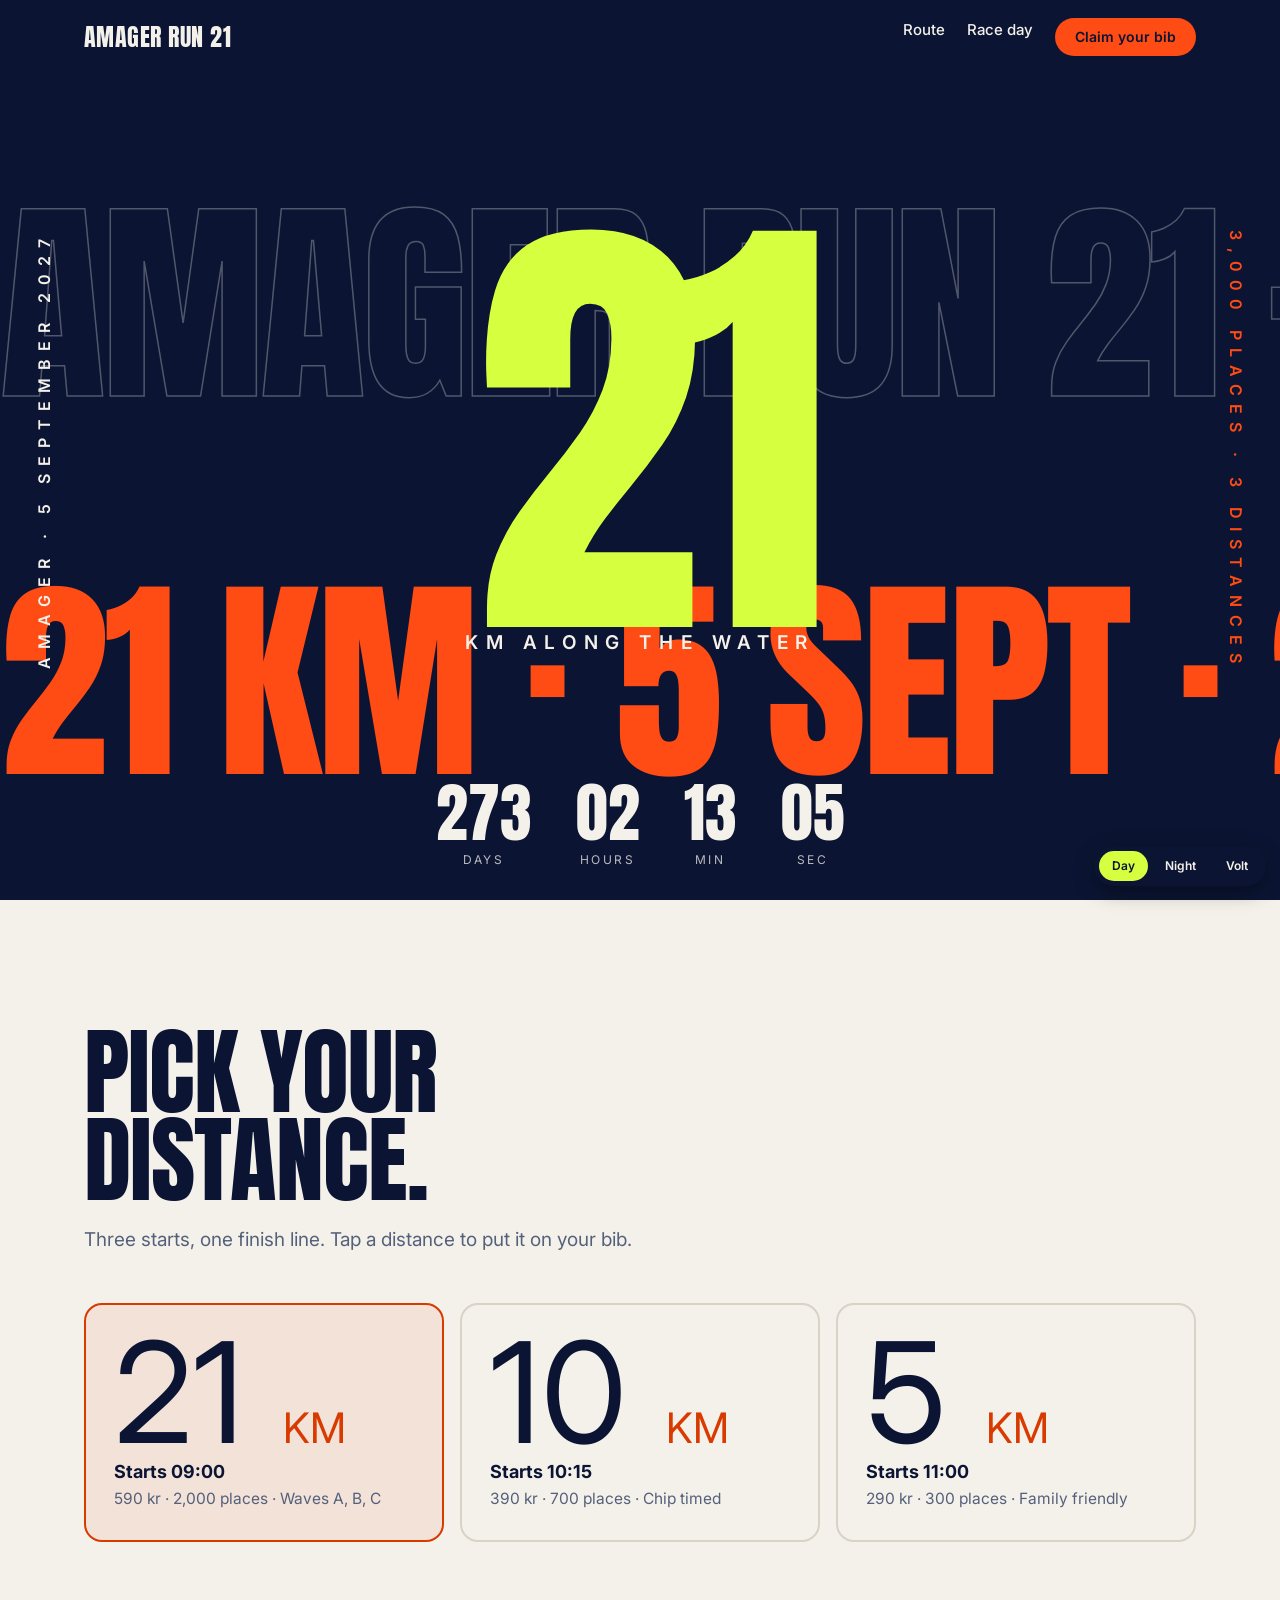
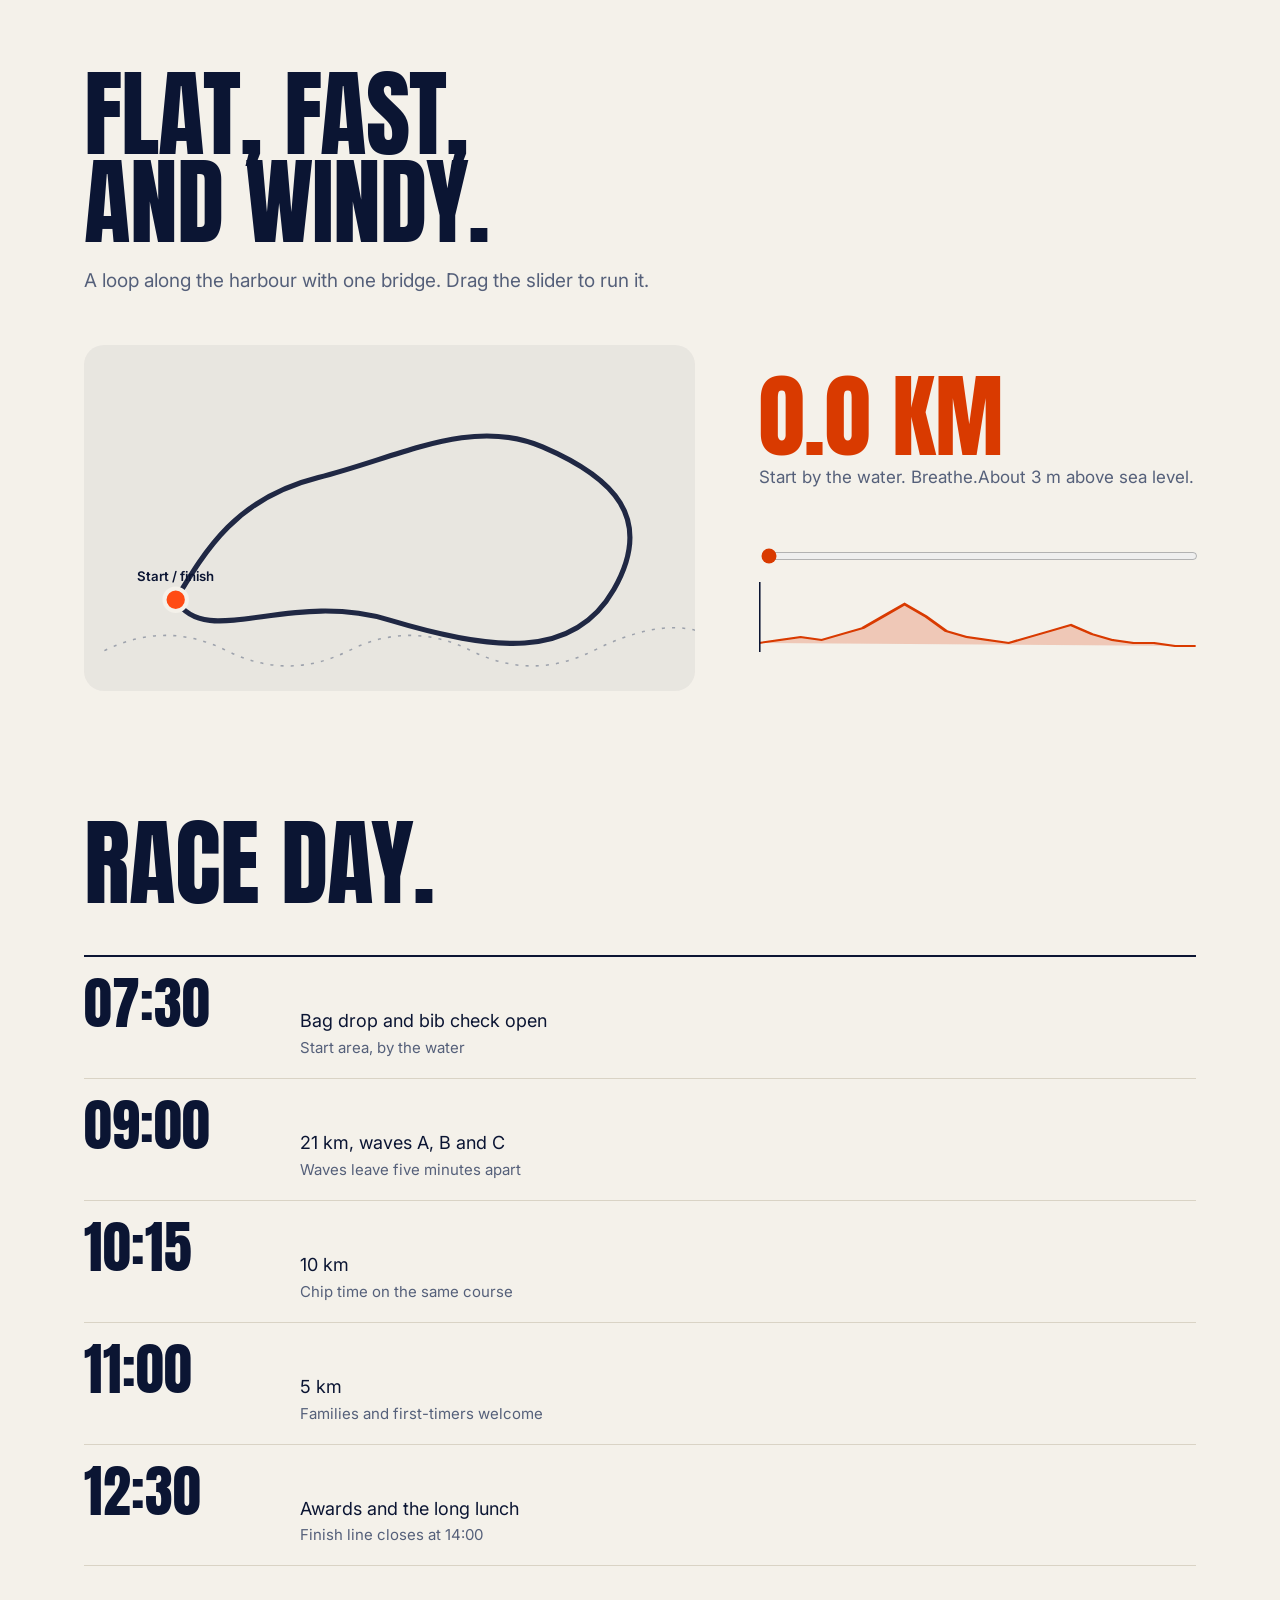
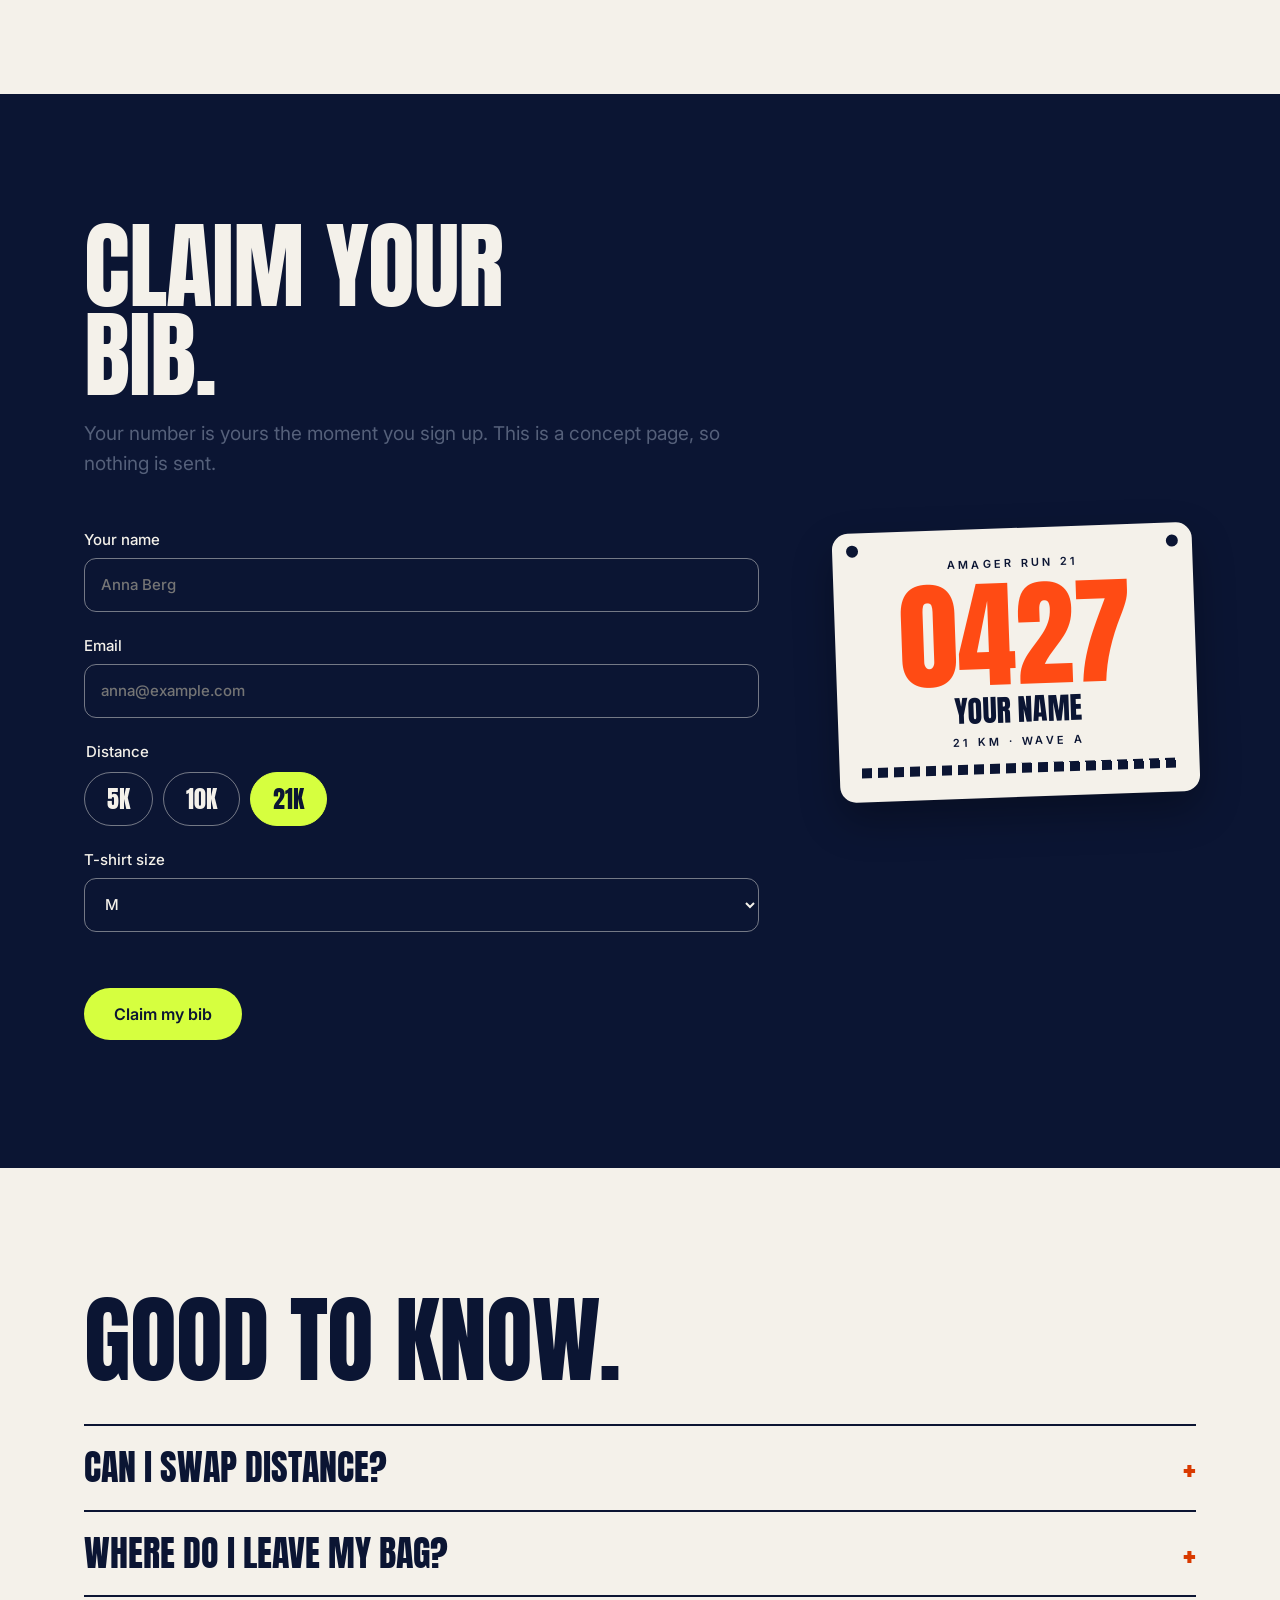
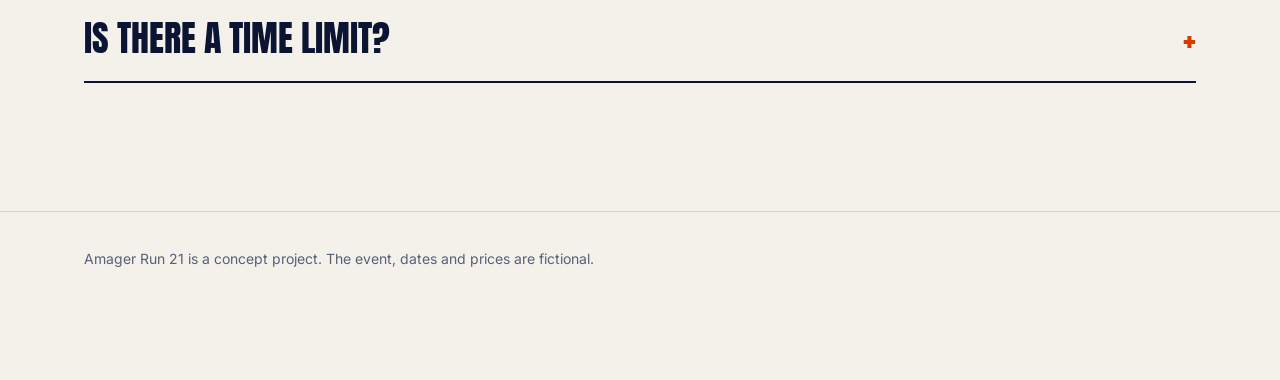
==== commit ad01f148: "use meaninfull names, uopdate design" ====
--- a/public/index.html
+++ b/public/index.html
@@ -15,39 +15,41 @@
 		<link rel="stylesheet" href="./styles.css" />
 	</head>
 	<body>
-		<header class="top">
-			<div class="w">
-				<span class="d">Amager Run 21</span>
+		<header class="site-header">
+			<div class="content-wrapper">
+				<span class="site-title">Amager Run 21</span>
 				<nav>
 					<a href="#route">Route</a>
 					<a href="#day">Race day</a>
-					<a class="btn" href="#sign">Claim your bib</a>
+					<a class="btn" href="#sign-up-section">Claim your bib</a>
 				</nav>
 			</div>
 		</header>
 
-		<div class="hero" id="hero">
-			<div class="row" style="top: 3%">
+		<div class="hero-section" id="hero-section">
+			<div class="parallax-row" style="top: 3%">
 				AMAGER RUN 21 · RUN THE HARBOUR · AMAGER RUN 21 · RUN THE
 				HARBOUR ·&nbsp;
 			</div>
-			<div class="row o" style="top: 29%">
+			<div class="parallax-row parallax-row--alt" style="top: 29%">
 				21 KM · 5 SEPT · 21 KM · 5 SEPT · 21 KM · 5 SEPT · 21 KM · 5
 				SEPT ·&nbsp;
 			</div>
-			<div class="row h" style="top: 56%">
+			<div class="parallax-row parallax-row--highlight" style="top: 56%">
 				ONE CITY · ONE HARBOUR · ONE CITY · ONE HARBOUR · ONE CITY · ONE
 				HARBOUR ·&nbsp;
 			</div>
-			<div class="row o" style="top: 80%">
+			<div class="parallax-row parallax-row--alt" style="top: 80%">
 				GO · GO · GO · GO · GO · GO · GO · GO · GO · GO · GO · GO · GO ·
 				GO · GO ·&nbsp;
 			</div>
-			<span class="vt">Amager · 5 September 2027</span>
-			<span class="vt r">3,000 places · 3 distances</span>
-			<div class="big">
+			<span class="hero-vertical-text">Amager · 5 September 2027</span>
+			<span class="hero-vertical-text hero-vertical-text--reverse">
+				3,000 places · 3 distances
+			</span>
+			<div class="hero-title">
 				<h1
-					class="sr"
+					class="screen-reader-only"
 					style="
 						position: absolute;
 						width: 1px;
@@ -61,70 +63,94 @@
 				<b aria-hidden="true">21</b>
 				<span>km along the water</span>
 			</div>
-			<div class="cd" role="timer" aria-label="Time until the start">
+			<div
+				class="countdown"
+				role="timer"
+				aria-label="Time until the start"
+			>
 				<div>
-					<b id="cd-d">000</b>
+					<b id="countdown-days">000</b>
 					<small>days</small>
 				</div>
 				<div>
-					<b id="cd-h">00</b>
+					<b id="countdown-hours">00</b>
 					<small>hours</small>
 				</div>
 				<div>
-					<b id="cd-m">00</b>
+					<b id="countdown-minutes">00</b>
 					<small>min</small>
 				</div>
 				<div>
-					<b id="cd-s">00</b>
+					<b id="countdown-seconds">00</b>
 					<small>sec</small>
 				</div>
 			</div>
 		</div>
 
 		<section>
-			<div class="w">
+			<div class="content-wrapper">
 				<h2>
 					Pick your
 					<br />
 					distance.
 				</h2>
-				<p class="sub">
+				<p class="section-subtitle">
 					Three starts, one finish line. Tap a distance to put it on
 					your bib.
 				</p>
-				<div class="dists" id="dists"></div>
+				<div class="distance-picker" id="distance-picker"></div>
+				<template id="distance-button-template">
+					<button
+						type="button"
+						class="distance-button"
+						data-k=""
+						aria-pressed="false"
+					>
+						<span class="distance-number">
+							<span class="km-value"></span>
+							<small>KM</small>
+						</span>
+						<div>
+							<strong>
+								Starts
+								<span class="start-time"></span>
+							</strong>
+							<p><span class="meta"></span></p>
+						</div>
+					</button>
+				</template>
 			</div>
 		</section>
 
 		<section id="route" style="padding-top: 0">
-			<div class="w">
+			<div class="content-wrapper">
 				<h2>
 					Flat, fast,
 					<br />
 					and windy.
 				</h2>
-				<p class="sub">
+				<p class="section-subtitle">
 					A loop along the harbour with one bridge. Drag the slider to
 					run it.
 				</p>
-				<div class="route">
+				<div class="route-section">
 					<svg
-						class="map"
+						class="route-map"
 						viewBox="0 0 600 340"
 						role="img"
 						aria-label="Route map"
 					>
 						<path
-							class="w"
+							class="route-path-stroke"
 							d="M20 300q60-30 120 0t120 0 120 0 120 0 100-20"
 						/>
 						<path
-							class="p"
-							id="path"
+							class="route-path-line"
+							id="route-path"
 							d="M90 250C120 200 150 150 230 130S380 70 450 100 560 170 520 240 400 300 300 270 120 300 90 250Z"
 						/>
 						<circle
-							id="dot"
+							id="route-dot"
 							r="11"
 							fill="#FF4B14"
 							stroke="var(--bg)"
@@ -141,11 +167,11 @@
 							Start / finish
 						</text>
 					</svg>
-					<div class="ro">
-						<h3 id="km">0.0 km</h3>
-						<p id="info"></p>
+					<div class="route-info-panel">
+						<h3 id="route-km">0.0 km</h3>
+						<p id="route-status"></p>
 						<input
-							id="sl"
+							id="route-slider"
 							type="range"
 							min="0"
 							max="21"
@@ -154,14 +180,14 @@
 							aria-label="Distance along the route in kilometres"
 						/>
 						<svg
-							class="elev"
+							class="elevation-chart"
 							viewBox="0 0 210 70"
 							preserveAspectRatio="none"
 							aria-hidden="true"
 						>
-							<path id="ep" d="" />
+							<path id="elevation-path" d="" />
 							<line
-								id="em"
+								id="elevation-marker"
 								y1="0"
 								y2="70"
 								stroke="var(--ink)"
@@ -174,9 +200,9 @@
 		</section>
 
 		<section id="day" style="padding-top: 0">
-			<div class="w">
+			<div class="content-wrapper">
 				<h2>Race day.</h2>
-				<ol class="sched">
+				<ol class="schedule">
 					<li>
 						<time>07:30</time>
 						<span>
@@ -216,23 +242,23 @@
 			</div>
 		</section>
 
-		<section class="sign" id="sign">
-			<div class="w">
+		<section class="sign-up-section" id="sign-up-section">
+			<div class="content-wrapper">
 				<h2>
 					Claim your
 					<br />
 					bib.
 				</h2>
-				<p class="sub">
+				<p class="section-subtitle">
 					Your number is yours the moment you sign up. This is a
 					concept page, so nothing is sent.
 				</p>
-				<div class="su" id="su">
-					<form id="f" novalidate>
+				<div class="sign-up-form-wrapper" id="sign-up-form-wrapper">
+					<form id="sign-up-form" novalidate>
 						<label>
 							Your name
 							<input
-								id="n"
+								id="name-input"
 								autocomplete="name"
 								placeholder="Anna Berg"
 							/>
@@ -240,7 +266,7 @@
 						<label>
 							Email
 							<input
-								id="e"
+								id="email-input"
 								type="email"
 								autocomplete="email"
 								placeholder="anna@example.com"
@@ -250,19 +276,27 @@
 							<legend style="font-weight: 500; font-size: 15px">
 								Distance
 							</legend>
-							<div class="chips">
+							<div class="distance-radios">
 								<label>
-									<input type="radio" name="d" value="5" />
+									<input
+										type="radio"
+										name="distance"
+										value="5"
+									/>
 									<span>5K</span>
 								</label>
 								<label>
-									<input type="radio" name="d" value="10" />
+									<input
+										type="radio"
+										name="distance"
+										value="10"
+									/>
 									<span>10K</span>
 								</label>
 								<label>
 									<input
 										type="radio"
-										name="d"
+										name="distance"
 										value="21"
 										checked
 									/>
@@ -272,28 +306,36 @@
 						</fieldset>
 						<label>
 							T-shirt size
-							<select id="s">
+							<select id="shirt-size">
 								<option>S</option>
 								<option selected>M</option>
 								<option>L</option>
 								<option>XL</option>
 							</select>
 						</label>
-						<p class="err" id="err" role="alert"></p>
+						<p class="form-error" id="form-error" role="alert"></p>
 						<button class="btn" type="submit">Claim my bib</button>
 					</form>
-					<div class="bib" id="bibp" aria-hidden="true">
+					<div
+						class="bib-preview-card"
+						id="bib-preview"
+						aria-hidden="true"
+					>
 						<small>Amager Run 21</small>
-						<span class="n" id="bn">0427</span>
-						<span class="nm" id="bm">Your name</span>
-						<small id="bd">21 km · wave A</small>
-						<div class="bar"></div>
+						<span class="bib-number" id="bib-number">0427</span>
+						<span class="bib-name" id="bib-name">Your name</span>
+						<small id="bib-distance">21 km · wave A</small>
+						<div class="bib-strip"></div>
 					</div>
-					<div class="ok" role="status">
-						<h3 id="okT"></h3>
-						<p id="okP"></p>
+				</div>
+				<div class="confirmation-panel" role="status">
+					<h3 id="confirmation-title"></h3>
+					<p id="confirmation-text"></p>
+					<p id="confirmation-text-confirmation"></p>
+					<p id="confirmation-text-tShirt"></p>
+					<div class="canvas-container">
 						<canvas
-							id="cv"
+							id="bib-canvas"
 							width="1080"
 							height="1350"
 							aria-label="Your bib card"
@@ -307,7 +349,7 @@
 		</section>
 
 		<section>
-			<div class="w">
+			<div class="content-wrapper">
 				<h2>Good to know.</h2>
 				<div style="margin-top: 40px">
 					<details>
@@ -335,13 +377,13 @@
 			</div>
 		</section>
 		<footer>
-			<div class="w">
+			<div class="content-wrapper">
 				Amager Run 21 is a concept project. The event, dates and prices
 				are fictional.
 			</div>
 		</footer>
 
-		<div class="look" role="group" aria-label="Choose a look">
+		<div class="theme-switcher" role="group" aria-label="Choose a look">
 			<button data-l="day" aria-pressed="false">Day</button>
 			<button data-l="night" aria-pressed="false">Night</button>
 			<button data-l="volt" aria-pressed="false">Volt</button>
--- a/public/styles.css
+++ b/public/styles.css
@@ -61,12 +61,12 @@
 		system-ui,
 		sans-serif;
 }
-.w {
+.content-wrapper {
 	max-width: 1160px;
 	margin: 0 auto;
 	padding: 0 24px;
 }
-.d,
+.site-title,
 h1,
 h2,
 h3 {
@@ -104,7 +104,7 @@
 	outline: 3px solid var(--acc);
 	outline-offset: 3px;
 }
-.top {
+.site-header {
 	position: absolute;
 	z-index: 3;
 	left: 0;
@@ -112,7 +112,7 @@
 	top: env(safe-area-inset-top, 0px);
 	color: var(--hi);
 }
-.top .w {
+.site-header .content-wrapper {
 	display: flex;
 	justify-content: space-between;
 	align-items: center;
@@ -120,32 +120,32 @@
 	padding-bottom: 18px;
 	gap: 16px;
 }
-.top .d {
+.site-header .site-title {
 	font-size: 24px;
 	letter-spacing: 0.02em;
 }
-.top nav {
+.site-header nav {
 	display: flex;
 	gap: 22px;
 	font-size: 15px;
 	font-weight: 500;
 }
-.top a {
+.site-header a {
 	color: inherit;
 	text-decoration: none;
 }
-.top .btn {
+.site-header .btn {
 	padding: 12px 20px;
 	font-size: 14px;
 	color: var(--bi);
 }
 @media (max-width: 760px) {
-	.top nav a:not(.btn) {
+	.site-header nav a:not(.btn) {
 		display: none;
 	}
 }
 /* hero */
-.hero {
+.hero-section {
 	position: relative;
 	height: 100svh;
 	min-height: 600px;
@@ -155,7 +155,7 @@
 	display: grid;
 	place-items: center;
 }
-.row {
+.parallax-row {
 	position: absolute;
 	left: 0;
 	white-space: nowrap;
@@ -170,13 +170,13 @@
 	will-change: transform;
 	animation: mq 45s linear infinite;
 }
-.row.o {
+.parallax-row--alt {
 	color: #ff4b14;
 	-webkit-text-stroke: 0;
 	animation-direction: reverse;
 	animation-duration: 60s;
 }
-.row.h {
+.parallax-row--highlight {
 	-webkit-text-stroke-color: var(--hh);
 	animation-duration: 75s;
 }
@@ -185,11 +185,11 @@
 		transform: translateX(-50%);
 	}
 }
-.big {
+.hero-title {
 	position: relative;
 	text-align: center;
 }
-.big b {
+.hero-title b {
 	display: block;
 	font:
 		400 clamp(170px, 36vw, 470px)/0.8 Anton,
@@ -197,7 +197,7 @@
 	color: var(--hh);
 	letter-spacing: -0.05em;
 }
-.big span {
+.hero-title span {
 	display: block;
 	margin-top: 16px;
 	font:
@@ -206,7 +206,7 @@
 	letter-spacing: 0.4em;
 	text-transform: uppercase;
 }
-.vt {
+.hero-vertical-text {
 	position: absolute;
 	top: 50%;
 	writing-mode: vertical-rl;
@@ -218,13 +218,13 @@
 	left: clamp(12px, 3vw, 36px);
 	transform: translateY(-50%) rotate(180deg);
 }
-.vt.r {
+.hero-vertical-text--reverse {
 	left: auto;
 	right: clamp(12px, 3vw, 36px);
 	transform: translateY(-50%);
 	color: #ff4b14;
 }
-.cd {
+.countdown {
 	position: absolute;
 	left: 0;
 	right: 0;
@@ -234,16 +234,16 @@
 	gap: clamp(16px, 4vw, 44px);
 	font-variant-numeric: tabular-nums;
 }
-.cd div {
+.countdown div {
 	text-align: center;
 }
-.cd b {
+.countdown b {
 	display: block;
 	font:
 		400 clamp(34px, 6vw, 64px)/1 Anton,
 		sans-serif;
 }
-.cd small {
+.countdown small {
 	font-size: 12px;
 	letter-spacing: 0.2em;
 	text-transform: uppercase;
@@ -253,19 +253,19 @@
 section {
 	padding: clamp(72px, 10vw, 150px) 0;
 }
-.sub {
+.section-subtitle {
 	max-width: 34em;
 	color: var(--mut);
 	margin: 20px 0 0;
 	font-size: 19px;
 }
-.dists {
+.distance-picker {
 	display: grid;
 	grid-template-columns: repeat(3, 1fr);
 	gap: 16px;
 	margin-top: 48px;
 }
-.dist {
+.distance-button {
 	all: unset;
 	box-sizing: border-box;
 	cursor: pointer;
@@ -280,50 +280,50 @@
 		border-color 0.2s,
 		background 0.2s;
 }
-.dist:hover {
+.distance-button:hover {
 	transform: translateY(-4px);
 }
-.dist:focus-visible {
+.distance-button:focus-visible {
 	outline: 3px solid var(--acc);
 	outline-offset: 3px;
 }
-.dist[aria-pressed="true"] {
+.distance-button[aria-pressed="true"] {
 	border-color: var(--acc);
 	background: color-mix(in srgb, var(--acc) 8%, transparent);
 }
-.dist .d {
+.distance-button .distance-number {
 	font-size: clamp(80px, 11vw, 140px);
 	line-height: 0.85;
 }
-.dist .d small {
+.distance-button .distance-number small {
 	font-size: 0.3em;
 	margin-left: 4px;
 	color: var(--acc);
 }
-.dist p {
+.distance-button p {
 	margin: 0;
 	color: var(--mut);
 	font-size: 15.5px;
 }
-.dist strong {
+.distance-button strong {
 	color: var(--ink);
 	font-size: 18px;
 }
 /* route */
-.route {
+.route-section {
 	display: grid;
 	grid-template-columns: 1.4fr 1fr;
 	gap: clamp(24px, 5vw, 64px);
 	margin-top: 48px;
 	align-items: center;
 }
-.map {
+.route-map {
 	width: 100%;
 	height: auto;
 	background: color-mix(in srgb, var(--ink) 5%, transparent);
 	border-radius: 20px;
 }
-.map .p {
+.route-map .route-path-line {
 	fill: none;
 	stroke: var(--ink);
 	stroke-width: 5;
@@ -331,59 +331,59 @@
 	stroke-linejoin: round;
 	opacity: 0.9;
 }
-.map .w {
+.route-map .route-path-stroke {
 	fill: none;
 	stroke: var(--mut);
 	stroke-width: 1.5;
 	stroke-dasharray: 3 7;
 	opacity: 0.5;
 }
-.ro h3 {
+.route-info-panel h3 {
 	font-size: clamp(52px, 8vw, 92px);
 	line-height: 0.9;
 	color: var(--acc);
 }
-.ro p {
+.route-info-panel p {
 	margin: 6px 0 18px;
 	color: var(--mut);
 	min-height: 3.3em;
 }
-.ro input[type="range"] {
+.route-info-panel input[type="range"] {
 	width: 100%;
 	accent-color: var(--acc);
 	height: 36px;
 }
-.elev {
+.elevation-chart {
 	width: 100%;
 	height: 70px;
 	margin-top: 6px;
 }
-.elev path {
+.elevation-chart path {
 	fill: color-mix(in srgb, var(--acc) 22%, transparent);
 	stroke: var(--acc);
 	stroke-width: 2;
 }
 @media (max-width: 860px) {
-	.route {
+	.route-section {
 		grid-template-columns: 1fr;
 	}
-	.dists {
+	.distance-picker {
 		grid-template-columns: 1fr;
 	}
-	.dist {
+	.distance-button {
 		flex-direction: row;
 		align-items: center;
 		gap: 20px;
 	}
 }
 /* schedule */
-.sched {
+.schedule {
 	margin: 48px 0 0;
 	padding: 0;
 	list-style: none;
 	border-top: 2px solid var(--ink);
 }
-.sched li {
+.schedule li {
 	display: grid;
 	grid-template-columns: clamp(90px, 16vw, 200px) 1fr;
 	gap: 16px;
@@ -391,31 +391,31 @@
 	padding: 18px 0;
 	border-bottom: 1px solid var(--line);
 }
-.sched time {
+.schedule time {
 	font:
 		400 clamp(30px, 5vw, 56px)/1 Anton,
 		sans-serif;
 	font-variant-numeric: tabular-nums;
 }
-.sched span {
+.schedule span {
 	font-size: 18px;
 }
-.sched em {
+.schedule em {
 	font-style: normal;
 	color: var(--mut);
 	display: block;
 	font-size: 15px;
 }
 /* signup */
-.sign {
+.sign-up-section {
 	background: var(--hb);
 	color: var(--hi);
 }
-.sign .sub {
+.sign-up-section .sub {
 	color: inherit;
 	opacity: 0.8;
 }
-.su {
+.sign-up-form-wrapper {
 	display: grid;
 	grid-template-columns: 1fr 360px;
 	gap: clamp(28px, 6vw, 80px);
@@ -444,24 +444,32 @@
 	padding: 14px 16px;
 	min-height: 54px;
 }
+input[type="range"] {
+	padding: 0;
+	border: none;
+	background: none;
+	min-height: unset;
+	height: 36px;
+	margin-top: 0;
+}
 select option {
 	color: #0b1533;
 }
-.chips {
+.distance-radios {
 	display: flex;
 	gap: 10px;
 	margin-top: 8px;
 }
-.chips label {
+.distance-radios label {
 	margin: 0;
 }
-.chips input {
+.distance-radios input {
 	position: absolute;
 	opacity: 0;
 	width: 1px;
 	height: 1px;
 }
-.chips span {
+.distance-radios span {
 	display: block;
 	padding: 14px 22px;
 	border-radius: 99px;
@@ -472,25 +480,25 @@
 		sans-serif;
 	transition: background 0.15s;
 }
-.chips input:checked + span {
+.distance-radios input:checked + span {
 	background: var(--hh);
 	color: var(--hb);
 	border-color: var(--hh);
 }
-.chips input:focus-visible + span {
+.distance-radios input:focus-visible + span {
 	outline: 3px solid var(--hh);
 	outline-offset: 3px;
 }
-.err {
+.form-error {
 	min-height: 24px;
 	margin: 0 0 10px;
 	color: #ff8a66;
 }
-.sign .btn {
+.sign-up-section .btn {
 	background: var(--hh);
 	color: var(--hb);
 }
-.bib {
+.bib-preview-card {
 	background: #f4f1ea;
 	color: #0b1533;
 	border-radius: 16px;
@@ -499,8 +507,8 @@
 	transform: rotate(-2deg);
 	box-shadow: 0 18px 40px rgba(0, 0, 0, 0.3);
 }
-.bib::before,
-.bib::after {
+.bib-preview-card::before,
+.bib-preview-card::after {
 	content: "";
 	position: absolute;
 	top: 12px;
@@ -509,13 +517,13 @@
 	border-radius: 50%;
 	background: var(--hb);
 }
-.bib::before {
+.bib-preview-card::before {
 	left: 14px;
 }
-.bib::after {
+.bib-preview-card::after {
 	right: 14px;
 }
-.bib small {
+.bib-preview-card small {
 	display: block;
 	text-align: center;
 	font:
@@ -525,7 +533,7 @@
 	text-transform: uppercase;
 	margin-top: 10px;
 }
-.bib .n {
+.bib-preview-card .bib-number {
 	display: block;
 	text-align: center;
 	font:
@@ -536,10 +544,10 @@
 	margin: 6px 0 0;
 	transition: transform 0.2s;
 }
-.bib .n.pop {
+.bib-preview-card .bib-number.pop-animation {
 	transform: scale(1.06);
 }
-.bib .nm {
+.bib-preview-card .bib-name {
 	display: block;
 	text-align: center;
 	font:
@@ -548,7 +556,7 @@
 	text-transform: uppercase;
 	min-height: 1.1em;
 }
-.bib .bar {
+.bib-preview-card .bib-strip {
 	height: 10px;
 	background: repeating-linear-gradient(
 		90deg,
@@ -557,30 +565,34 @@
 	);
 	margin-top: 16px;
 }
-.done .su > form {
+.done .sign-up-form-wrapper > form {
 	display: none;
 }
-.ok {
+.confirmation-panel {
 	display: none;
 }
-.done .ok {
-	display: block;
-}
-.ok h3 {
+.done .confirmation-panel {
+	display: block;
+}
+.confirmation-panel h3 {
 	font-size: clamp(40px, 7vw, 80px);
 	line-height: 0.95;
 	color: var(--hh);
 }
-.ok canvas {
+.canvas-container {
+	display: flex;
+	align-items: center;
+	flex-direction: column;
+}
+.confirmation-panel canvas {
 	width: 100%;
 	max-width: 340px;
 	border-radius: 14px;
-	margin-top: 18px;
-	display: block;
-}
-.ok p {
+	margin-top: 10vh;
+	display: block;
+}
+.confirmation-panel p {
 	opacity: 0.8;
-	max-width: 30em;
 }
 /* faq */
 details {
@@ -623,7 +635,7 @@
 	border-top: 1px solid var(--line);
 }
 /* look switcher */
-.look {
+.theme-switcher {
 	position: fixed;
 	z-index: 9;
 	right: 14px;
@@ -639,24 +651,24 @@
 		sans-serif;
 	box-shadow: 0 6px 20px rgba(0, 0, 0, 0.35);
 }
-.look button {
+.theme-switcher button {
 	all: unset;
 	cursor: pointer;
 	padding: 9px 13px;
 	border-radius: 99px;
 }
-.look button[aria-pressed="true"] {
+.theme-switcher button[aria-pressed="true"] {
 	background: #d6ff3f;
 	color: #0b1533;
 }
-.look button:focus-visible {
+.theme-switcher button:focus-visible {
 	outline: 2px solid #ff4b14;
 }
 @media (max-width: 860px) {
-	.su {
+	.sign-up-form-wrapper {
 		grid-template-columns: 1fr;
 	}
-	.bib {
+	.bib-preview-card {
 		max-width: 360px;
 	}
 }
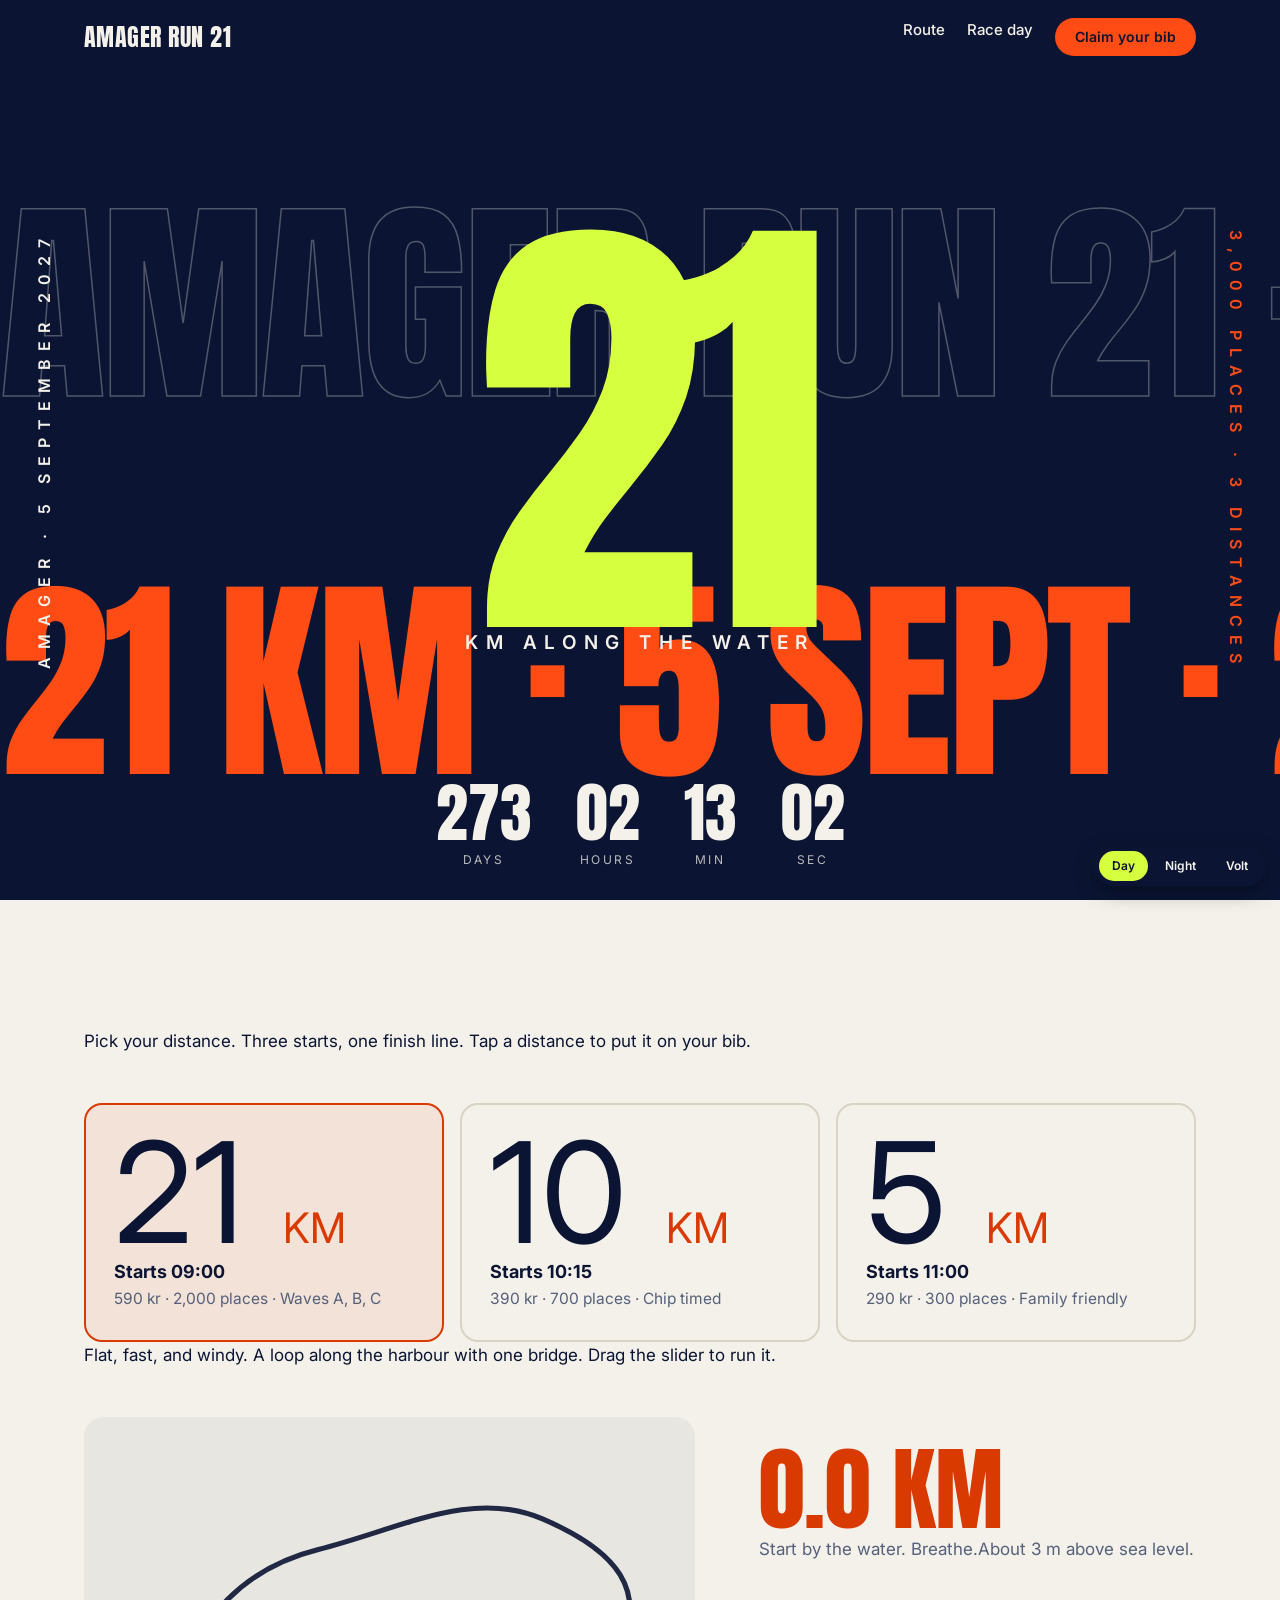
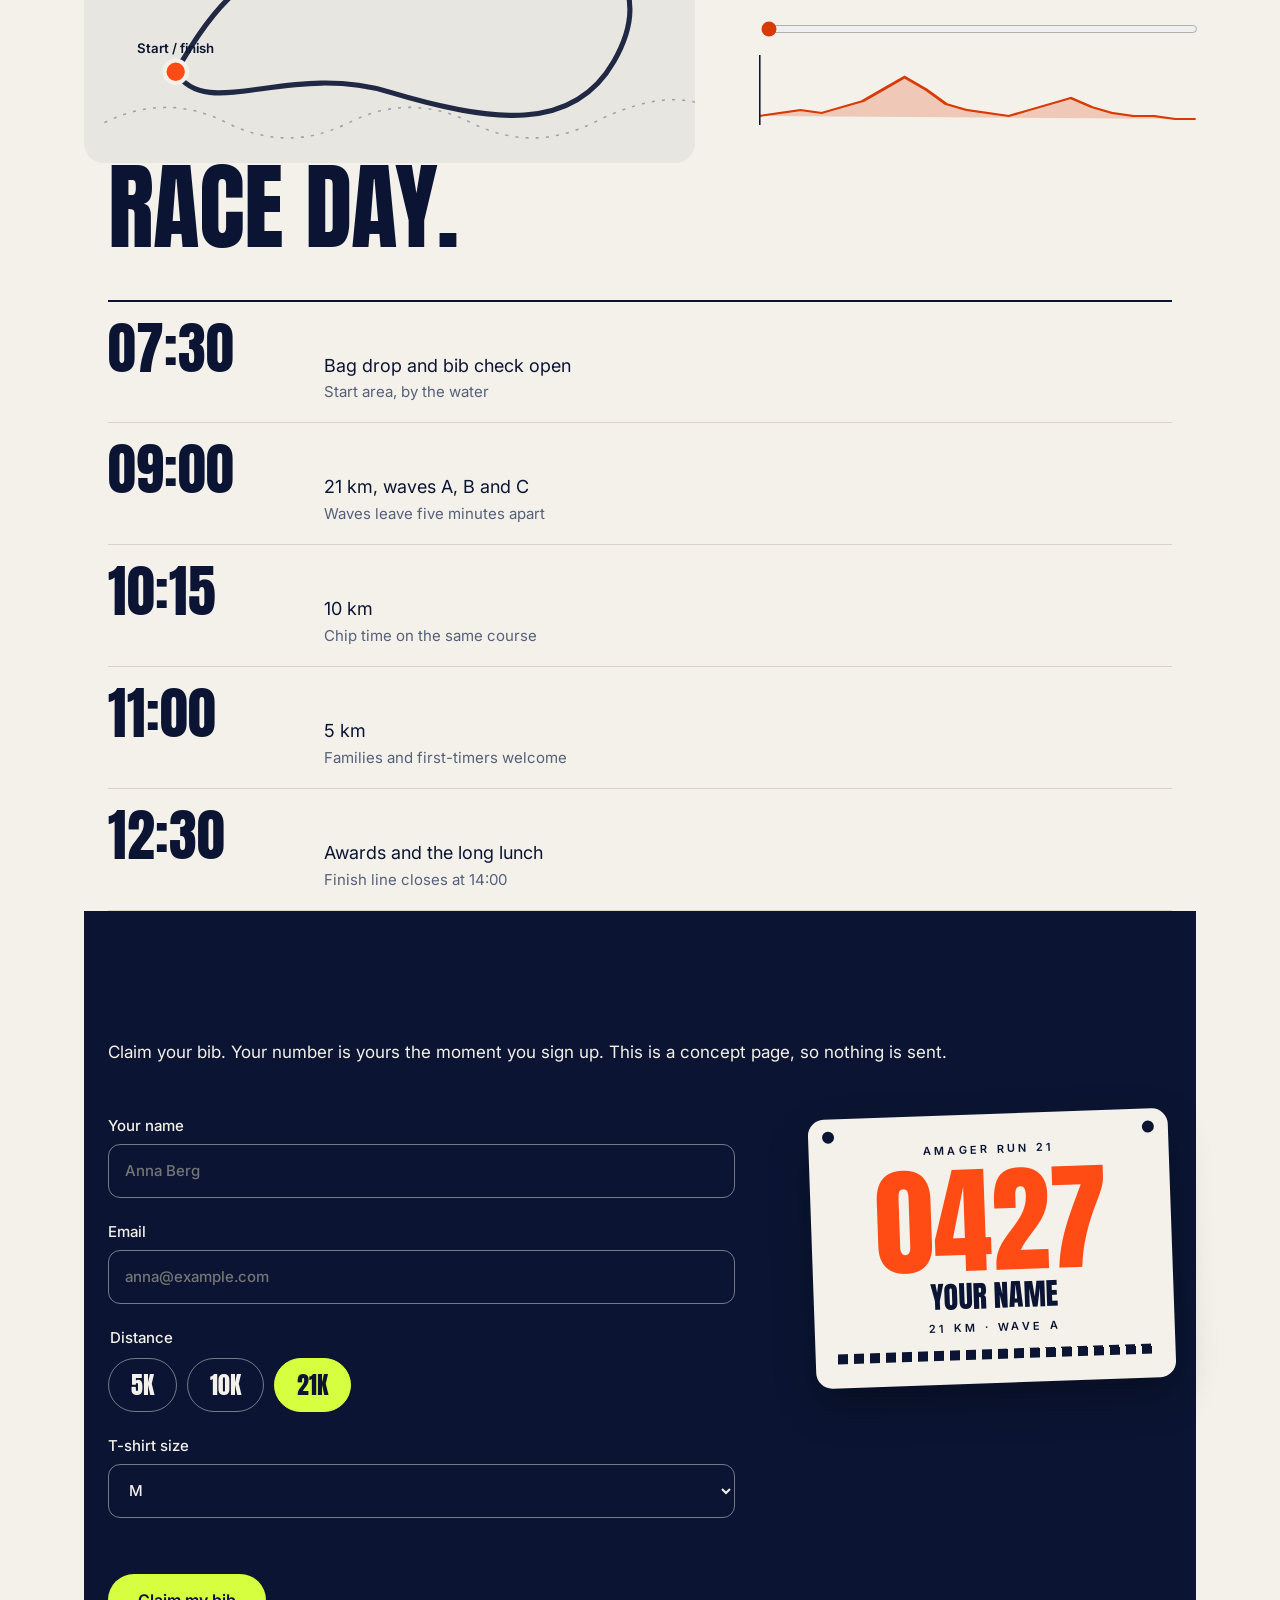
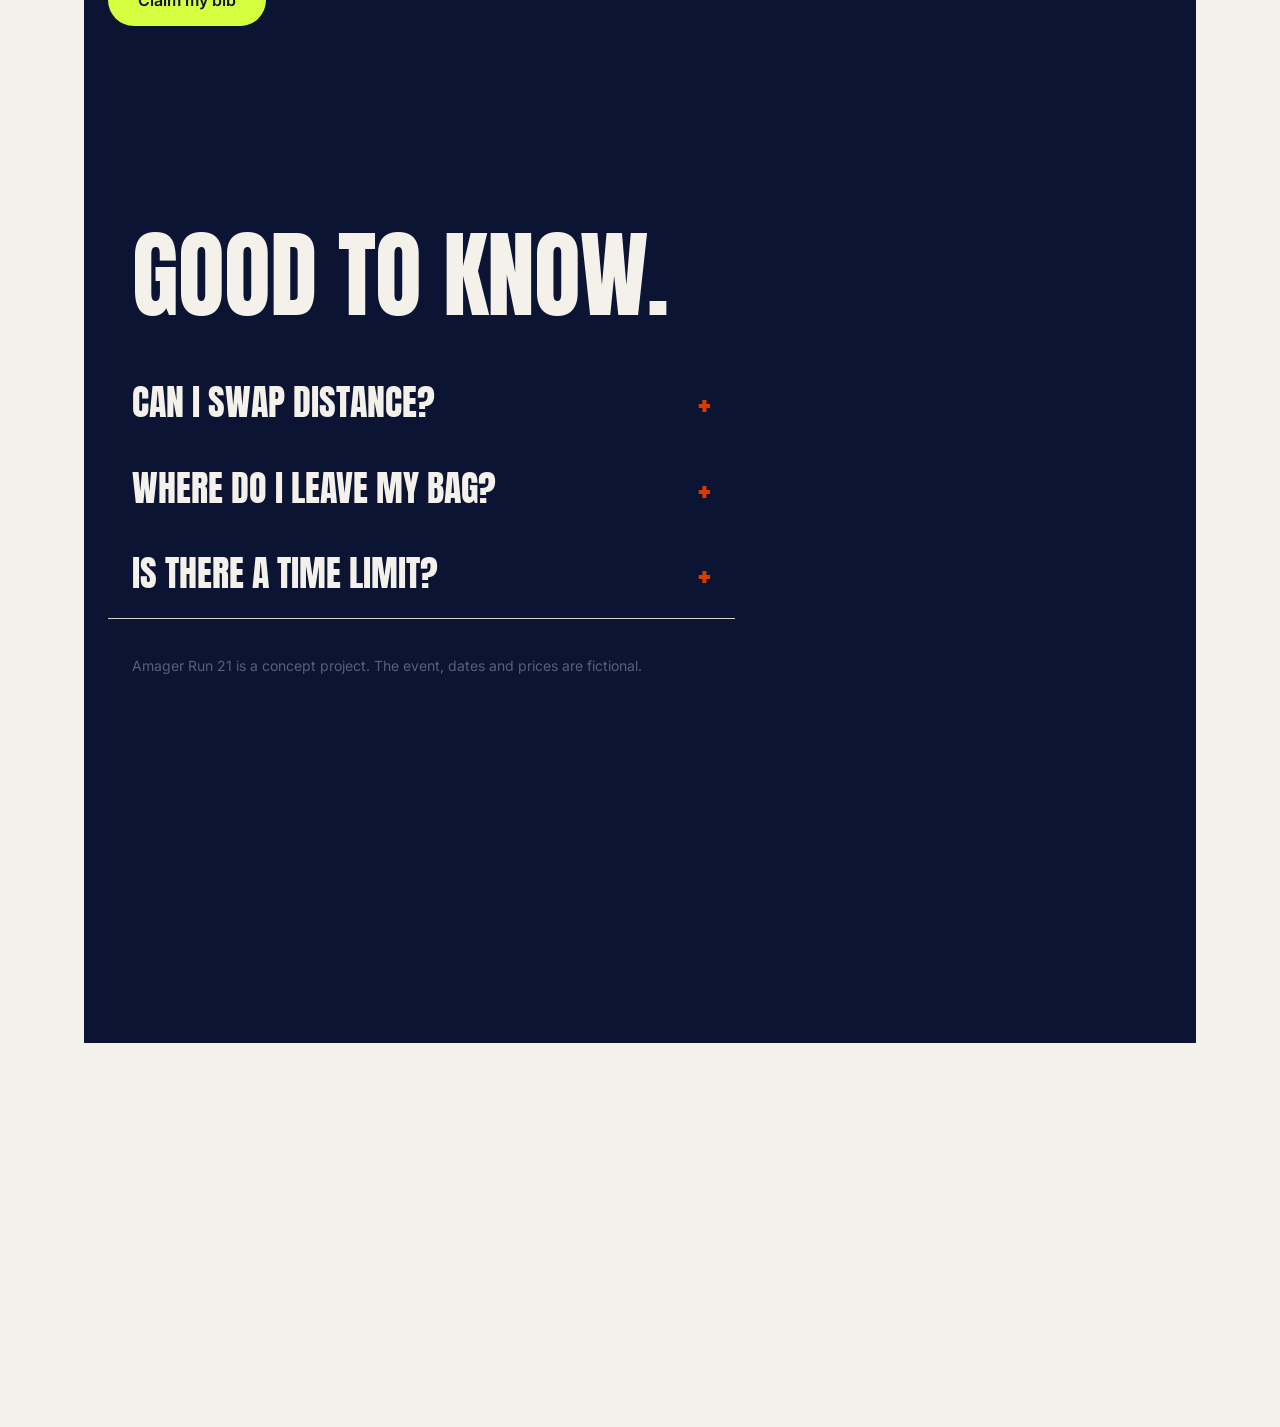
==== commit 9d2ed700: "adds asserts and share meta cards" ====
--- a/public/index.html
+++ b/public/index.html
@@ -7,6 +7,52 @@
 			content="width=device-width, initial-scale=1, viewport-fit=cover"
 		/>
 		<title>Amager Run 21: 21 km along the harbour</title>
+		<meta
+			property="og:title"
+			content="Amager Run 21 — 21 km along the harbour"
+		/>
+		<meta
+			property="og:description"
+			content="Claim your bib for 5 September 2027. Three distances, one flat and fast loop along the harbour."
+		/>
+		<meta property="og:type" content="website" />
+		<meta property="og:image" content="./assets/link-preview-1200x630.png" />
+		<meta property="og:image:width" content="1200" />
+		<meta property="og:image:height" content="630" />
+		<meta property="og:image:alt" content="Amager Run 21 bib card preview" />
+		<meta
+			property="og:image"
+			content="./assets/instagram-square-1080x1080.png"
+		/>
+		<meta property="og:image:width" content="1080" />
+		<meta property="og:image:height" content="1080" />
+		<meta
+			property="og:image"
+			content="./assets/instagram-portrait-1080x1350.png"
+		/>
+		<meta property="og:image:width" content="1080" />
+		<meta property="og:image:height" content="1350" />
+		<meta
+			property="og:image"
+			content="./assets/story-1080x1920.png"
+		/>
+		<meta property="og:image:width" content="1080" />
+		<meta property="og:image:height" content="1920" />
+		<meta
+			property="og:image"
+			content="./assets/bib-card-template-1080x1350.png"
+		/>
+		<meta property="og:image:width" content="1080" />
+		<meta property="og:image:height" content="1350" />
+		<meta property="og:url" content="https://amager-run.example.com/" />
+		<meta name="twitter:card" content="summary_large_image" />
+		<meta name="twitter:title" content="Amager Run 21" />
+		<meta
+			name="twitter:description"
+			content="21 km · 5 September 2027 · Amager, Copenhagen"
+		/>
+		<meta name="twitter:image" content="./assets/link-preview-1200x630.png" />
+		<meta name="twitter:image:alt" content="Amager Run 21 bib card preview" />
 		<link rel="preconnect" href="https://fonts.googleapis.com" />
 		<link
 			href="https://fonts.googleapis.com/css2?family=Anton&family=Inter:wght@400;500;600&display=swap"
@@ -87,17 +133,13 @@
 			</div>
 		</div>
 
+
 		<section>
 			<div class="content-wrapper">
-				<h2>
 					Pick your
-					<br />
 					distance.
-				</h2>
-				<p class="section-subtitle">
 					Three starts, one finish line. Tap a distance to put it on
 					your bib.
-				</p>
 				<div class="distance-picker" id="distance-picker"></div>
 				<template id="distance-button-template">
 					<button
@@ -116,23 +158,16 @@
 								<span class="start-time"></span>
 							</strong>
 							<p><span class="meta"></span></p>
-						</div>
 					</button>
 				</template>
 			</div>
-		</section>
 
 		<section id="route" style="padding-top: 0">
 			<div class="content-wrapper">
-				<h2>
 					Flat, fast,
-					<br />
 					and windy.
-				</h2>
-				<p class="section-subtitle">
 					A loop along the harbour with one bridge. Drag the slider to
 					run it.
-				</p>
 				<div class="route-section">
 					<svg
 						class="route-map"
@@ -194,10 +229,8 @@
 								stroke-width="1.5"
 							/>
 						</svg>
-					</div>
-				</div>
-			</div>
-		</section>
+				</div>
+			</div>
 
 		<section id="day" style="padding-top: 0">
 			<div class="content-wrapper">
@@ -240,19 +273,13 @@
 					</li>
 				</ol>
 			</div>
-		</section>
 
 		<section class="sign-up-section" id="sign-up-section">
 			<div class="content-wrapper">
-				<h2>
 					Claim your
-					<br />
 					bib.
-				</h2>
-				<p class="section-subtitle">
 					Your number is yours the moment you sign up. This is a
 					concept page, so nothing is sent.
-				</p>
 				<div class="sign-up-form-wrapper" id="sign-up-form-wrapper">
 					<form id="sign-up-form" novalidate>
 						<label>
@@ -326,7 +353,6 @@
 						<span class="bib-name" id="bib-name">Your name</span>
 						<small id="bib-distance">21 km · wave A</small>
 						<div class="bib-strip"></div>
-					</div>
 				</div>
 				<div class="confirmation-panel" role="status">
 					<h3 id="confirmation-title"></h3>
@@ -342,11 +368,8 @@
 						></canvas>
 						<p style="margin-top: 12px; font-size: 14px">
 							Long-press or right-click the card to save it.
-						</p>
-					</div>
-				</div>
-			</div>
-		</section>
+				</div>
+			</div>
 
 		<section>
 			<div class="content-wrapper">
@@ -354,28 +377,21 @@
 				<div style="margin-top: 40px">
 					<details>
 						<summary>Can I swap distance?</summary>
-						<p>
 							Yes, up to two weeks before race day, if places are
 							free in the new distance.
-						</p>
 					</details>
 					<details>
 						<summary>Where do I leave my bag?</summary>
-						<p>
 							Bag drop opens at 07:30 beside the start and stays
 							open until the last runner finishes.
-						</p>
 					</details>
 					<details>
 						<summary>Is there a time limit?</summary>
-						<p>
 							The finish line closes at 14:00. The 21 km sweeper
 							bus leaves with the last wave.
-						</p>
 					</details>
 				</div>
 			</div>
-		</section>
 		<footer>
 			<div class="content-wrapper">
 				Amager Run 21 is a concept project. The event, dates and prices
